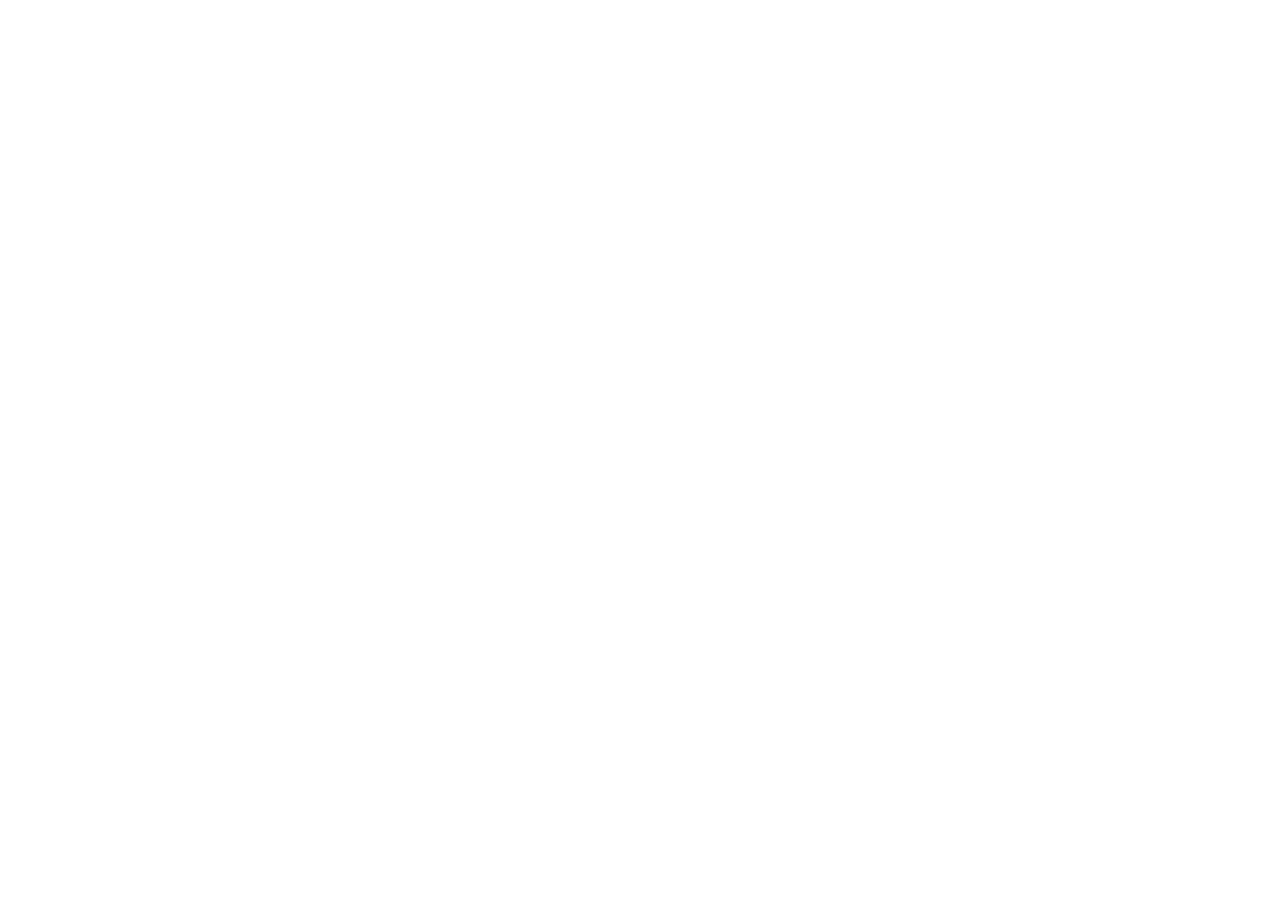
==== index.html @ 02b6b8b2 "首次提交" ====
<!DOCTYPE html>
<html lang="en">
<head>
    <meta charset="UTF-8">
    <meta name="viewport" content="width=device-width, initial-scale=1.0">
    <title>Document</title>
</head>
<body>
    
</body>
</html>
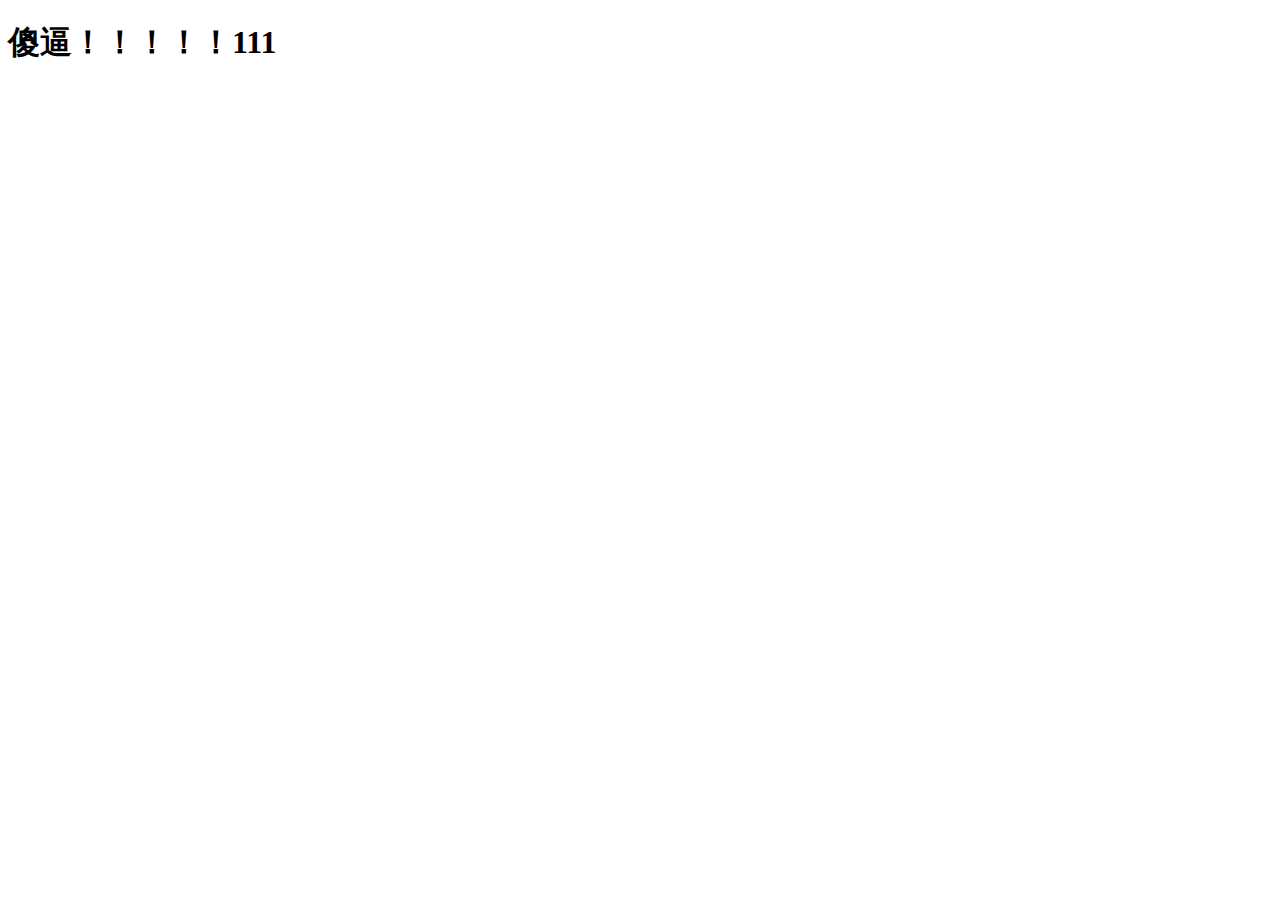
==== commit 690f4b93: "第二次提交" ====
--- a/index.html
+++ b/index.html
@@ -6,6 +6,6 @@
     <title>Document</title>
 </head>
 <body>
-    
+    <h1>傻逼！！！！！111</h1>
 </body>
 </html>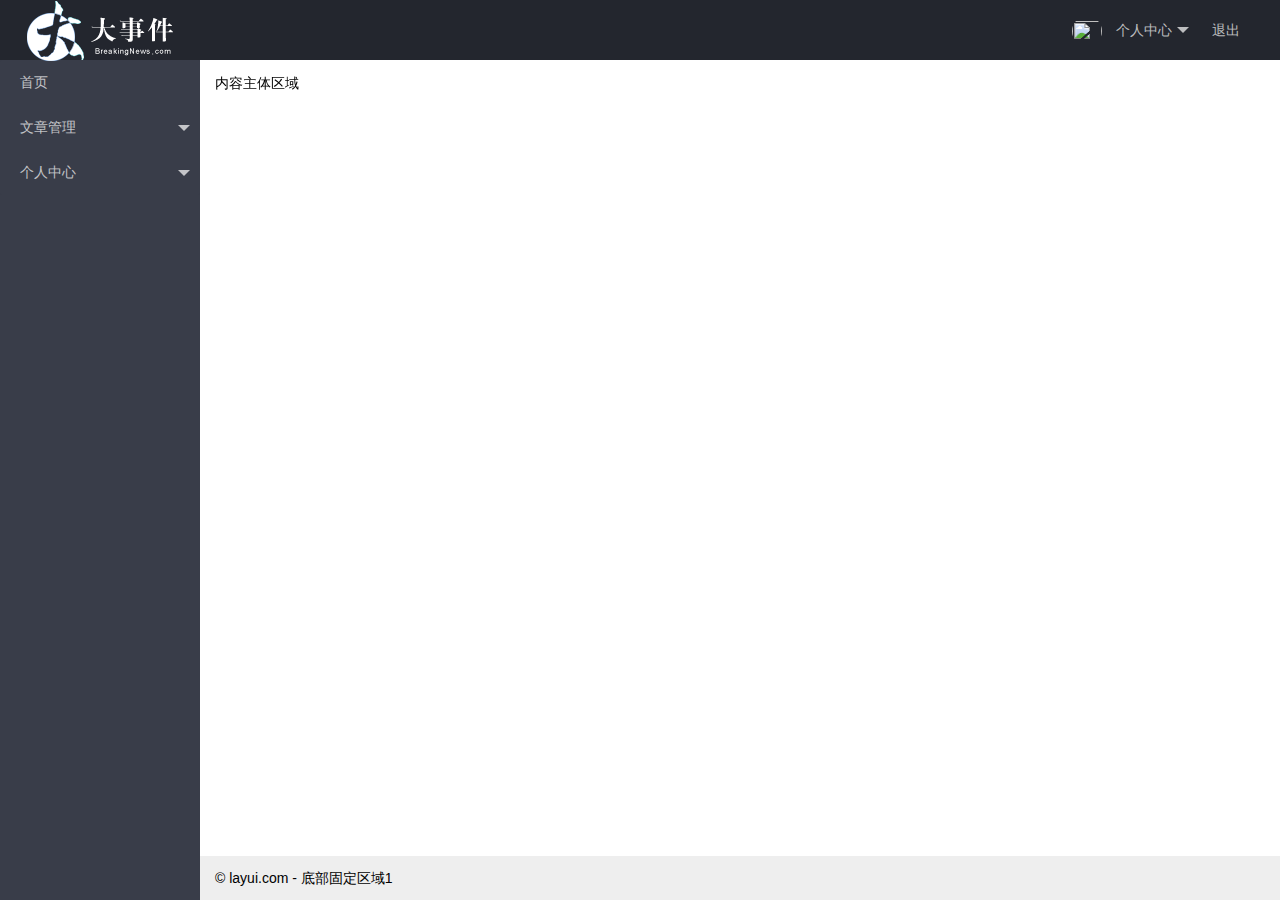
==== commit 5f44ef6b: "x" ====
--- a/index.html
+++ b/index.html
@@ -1,11 +1,86 @@
 <!DOCTYPE html>
 <html lang="en">
-<head>
-    <meta charset="UTF-8">
-    <meta name="viewport" content="width=device-width, initial-scale=1.0">
+  <head>
+    <meta charset="UTF-8" />
+    <meta name="viewport" content="width=device-width, initial-scale=1.0" />
     <title>Document</title>
-</head>
-<body>
-    <h1>傻逼！！！！！111</h1>
-</body>
-</html>+    <link rel="stylesheet" href="/assets/lib/layui/css/layui.css">
+  </head>
+  <body class="layui-layout-body">
+    <div class="layui-layout layui-layout-admin">
+      <div class="layui-header">
+        <div class="layui-logo">
+          <img src="/assets/images/logo.png" alt="" />
+        </div>
+        <!-- 头部区域（可配合layui已有的水平导航） -->
+        <ul class="layui-nav layui-layout-right">
+          <li class="layui-nav-item">
+            <a href="javascript:;">
+              <img src="http://t.cn/RCzsdCq" class="layui-nav-img" />
+              个人中心
+            </a>
+            <dl class="layui-nav-child">
+              <dd><a href="">基本资料</a></dd>
+              <dd><a href="">更换头像</a></dd>
+              <dd><a href="">重置密码</a></dd>
+            </dl>
+          </li>
+          <li class="layui-nav-item"><a href="">退出</a></li>
+        </ul>
+      </div>
+
+      <div class="layui-side layui-bg-black">
+        <div class="layui-side layui-bg-black">
+            <div class="layui-side-scroll">
+              <!-- 左侧导航区域（可配合layui已有的垂直导航） -->
+              <ul class="layui-nav layui-nav-tree">
+                <li class="layui-nav-item">
+                  <a href="/">首页</a>
+                </li>
+                <li class="layui-nav-item">
+                  <a class="" href="javascript:;">文章管理</a>
+                  <dl class="layui-nav-child">
+                    <dd>
+                      <a href="javascript:;">文章类别</a>
+                    </dd>
+                    <dd>
+                      <a href="javascript:;">文章列表</a>
+                    </dd>
+                    <dd>
+                      <a href="javascript:;">发布文章</a>
+                    </dd>
+                  </dl>
+                </li>
+                <li class="layui-nav-item">
+                  <a href="javascript:;">个人中心</a>
+                  <dl class="layui-nav-child">
+                    <dd>
+                      <a href="javascript:;">基本资料</a>
+                    </dd>
+                    <dd>
+                      <a href="javascript:;">更换头像</a>
+                    </dd>
+                    <dd>
+                      <a href="javascript:;">重置密码</a>
+                    </dd>
+                  </dl>
+                </li>
+              </ul>
+            </div>
+    </div>
+      </div>
+
+      <div class="layui-body">
+        <!-- 内容主体区域 -->
+        <div style="padding: 15px">内容主体区域</div>
+      </div>
+
+      <div class="layui-footer">
+        <!-- 底部固定区域 -->
+        © layui.com - 底部固定区域1
+      </div>
+    </div>
+    <!-- 导入 layui 的JS文件 -->
+    <script src="/assets/lib/layui/layui.all.js"></script>
+  </body>
+</html>
--- a/assets/lib/layui/css/layui.css
+++ b/assets/lib/layui/css/layui.css
@@ -0,0 +1,2 @@
+/** layui-v2.5.5 MIT License By https://www.layui.com */
+ .layui-inline,img{display:inline-block;vertical-align:middle}h1,h2,h3,h4,h5,h6{font-weight:400}.layui-edge,.layui-header,.layui-inline,.layui-main{position:relative}.layui-body,.layui-edge,.layui-elip{overflow:hidden}.layui-btn,.layui-edge,.layui-inline,img{vertical-align:middle}.layui-btn,.layui-disabled,.layui-icon,.layui-unselect{-moz-user-select:none;-webkit-user-select:none;-ms-user-select:none}.layui-elip,.layui-form-checkbox span,.layui-form-pane .layui-form-label{text-overflow:ellipsis;white-space:nowrap}.layui-breadcrumb,.layui-tree-btnGroup{visibility:hidden}blockquote,body,button,dd,div,dl,dt,form,h1,h2,h3,h4,h5,h6,input,li,ol,p,pre,td,textarea,th,ul{margin:0;padding:0;-webkit-tap-highlight-color:rgba(0,0,0,0)}a:active,a:hover{outline:0}img{border:none}li{list-style:none}table{border-collapse:collapse;border-spacing:0}h4,h5,h6{font-size:100%}button,input,optgroup,option,select,textarea{font-family:inherit;font-size:inherit;font-style:inherit;font-weight:inherit;outline:0}pre{white-space:pre-wrap;white-space:-moz-pre-wrap;white-space:-pre-wrap;white-space:-o-pre-wrap;word-wrap:break-word}body{line-height:24px;font:14px Helvetica Neue,Helvetica,PingFang SC,Tahoma,Arial,sans-serif}hr{height:1px;margin:10px 0;border:0;clear:both}a{color:#333;text-decoration:none}a:hover{color:#777}a cite{font-style:normal;*cursor:pointer}.layui-border-box,.layui-border-box *{box-sizing:border-box}.layui-box,.layui-box *{box-sizing:content-box}.layui-clear{clear:both;*zoom:1}.layui-clear:after{content:'\20';clear:both;*zoom:1;display:block;height:0}.layui-inline{*display:inline;*zoom:1}.layui-edge{display:inline-block;width:0;height:0;border-width:6px;border-style:dashed;border-color:transparent}.layui-edge-top{top:-4px;border-bottom-color:#999;border-bottom-style:solid}.layui-edge-right{border-left-color:#999;border-left-style:solid}.layui-edge-bottom{top:2px;border-top-color:#999;border-top-style:solid}.layui-edge-left{border-right-color:#999;border-right-style:solid}.layui-disabled,.layui-disabled:hover{color:#d2d2d2!important;cursor:not-allowed!important}.layui-circle{border-radius:100%}.layui-show{display:block!important}.layui-hide{display:none!important}@font-face{font-family:layui-icon;src:url(../font/iconfont.eot?v=250);src:url(../font/iconfont.eot?v=250#iefix) format('embedded-opentype'),url(../font/iconfont.woff2?v=250) format('woff2'),url(../font/iconfont.woff?v=250) format('woff'),url(../font/iconfont.ttf?v=250) format('truetype'),url(../font/iconfont.svg?v=250#layui-icon) format('svg')}.layui-icon{font-family:layui-icon!important;font-size:16px;font-style:normal;-webkit-font-smoothing:antialiased;-moz-osx-font-smoothing:grayscale}.layui-icon-reply-fill:before{content:"\e611"}.layui-icon-set-fill:before{content:"\e614"}.layui-icon-menu-fill:before{content:"\e60f"}.layui-icon-search:before{content:"\e615"}.layui-icon-share:before{content:"\e641"}.layui-icon-set-sm:before{content:"\e620"}.layui-icon-engine:before{content:"\e628"}.layui-icon-close:before{content:"\1006"}.layui-icon-close-fill:before{content:"\1007"}.layui-icon-chart-screen:before{content:"\e629"}.layui-icon-star:before{content:"\e600"}.layui-icon-circle-dot:before{content:"\e617"}.layui-icon-chat:before{content:"\e606"}.layui-icon-release:before{content:"\e609"}.layui-icon-list:before{content:"\e60a"}.layui-icon-chart:before{content:"\e62c"}.layui-icon-ok-circle:before{content:"\1005"}.layui-icon-layim-theme:before{content:"\e61b"}.layui-icon-table:before{content:"\e62d"}.layui-icon-right:before{content:"\e602"}.layui-icon-left:before{content:"\e603"}.layui-icon-cart-simple:before{content:"\e698"}.layui-icon-face-cry:before{content:"\e69c"}.layui-icon-face-smile:before{content:"\e6af"}.layui-icon-survey:before{content:"\e6b2"}.layui-icon-tree:before{content:"\e62e"}.layui-icon-upload-circle:before{content:"\e62f"}.layui-icon-add-circle:before{content:"\e61f"}.layui-icon-download-circle:before{content:"\e601"}.layui-icon-templeate-1:before{content:"\e630"}.layui-icon-util:before{content:"\e631"}.layui-icon-face-surprised:before{content:"\e664"}.layui-icon-edit:before{content:"\e642"}.layui-icon-speaker:before{content:"\e645"}.layui-icon-down:before{content:"\e61a"}.layui-icon-file:before{content:"\e621"}.layui-icon-layouts:before{content:"\e632"}.layui-icon-rate-half:before{content:"\e6c9"}.layui-icon-add-circle-fine:before{content:"\e608"}.layui-icon-prev-circle:before{content:"\e633"}.layui-icon-read:before{content:"\e705"}.layui-icon-404:before{content:"\e61c"}.layui-icon-carousel:before{content:"\e634"}.layui-icon-help:before{content:"\e607"}.layui-icon-code-circle:before{content:"\e635"}.layui-icon-water:before{content:"\e636"}.layui-icon-username:before{content:"\e66f"}.layui-icon-find-fill:before{content:"\e670"}.layui-icon-about:before{content:"\e60b"}.layui-icon-location:before{content:"\e715"}.layui-icon-up:before{content:"\e619"}.layui-icon-pause:before{content:"\e651"}.layui-icon-date:before{content:"\e637"}.layui-icon-layim-uploadfile:before{content:"\e61d"}.layui-icon-delete:before{content:"\e640"}.layui-icon-play:before{content:"\e652"}.layui-icon-top:before{content:"\e604"}.layui-icon-friends:before{content:"\e612"}.layui-icon-refresh-3:before{content:"\e9aa"}.layui-icon-ok:before{content:"\e605"}.layui-icon-layer:before{content:"\e638"}.layui-icon-face-smile-fine:before{content:"\e60c"}.layui-icon-dollar:before{content:"\e659"}.layui-icon-group:before{content:"\e613"}.layui-icon-layim-download:before{content:"\e61e"}.layui-icon-picture-fine:before{content:"\e60d"}.layui-icon-link:before{content:"\e64c"}.layui-icon-diamond:before{content:"\e735"}.layui-icon-log:before{content:"\e60e"}.layui-icon-rate-solid:before{content:"\e67a"}.layui-icon-fonts-del:before{content:"\e64f"}.layui-icon-unlink:before{content:"\e64d"}.layui-icon-fonts-clear:before{content:"\e639"}.layui-icon-triangle-r:before{content:"\e623"}.layui-icon-circle:before{content:"\e63f"}.layui-icon-radio:before{content:"\e643"}.layui-icon-align-center:before{content:"\e647"}.layui-icon-align-right:before{content:"\e648"}.layui-icon-align-left:before{content:"\e649"}.layui-icon-loading-1:before{content:"\e63e"}.layui-icon-return:before{content:"\e65c"}.layui-icon-fonts-strong:before{content:"\e62b"}.layui-icon-upload:before{content:"\e67c"}.layui-icon-dialogue:before{content:"\e63a"}.layui-icon-video:before{content:"\e6ed"}.layui-icon-headset:before{content:"\e6fc"}.layui-icon-cellphone-fine:before{content:"\e63b"}.layui-icon-add-1:before{content:"\e654"}.layui-icon-face-smile-b:before{content:"\e650"}.layui-icon-fonts-html:before{content:"\e64b"}.layui-icon-form:before{content:"\e63c"}.layui-icon-cart:before{content:"\e657"}.layui-icon-camera-fill:before{content:"\e65d"}.layui-icon-tabs:before{content:"\e62a"}.layui-icon-fonts-code:before{content:"\e64e"}.layui-icon-fire:before{content:"\e756"}.layui-icon-set:before{content:"\e716"}.layui-icon-fonts-u:before{content:"\e646"}.layui-icon-triangle-d:before{content:"\e625"}.layui-icon-tips:before{content:"\e702"}.layui-icon-picture:before{content:"\e64a"}.layui-icon-more-vertical:before{content:"\e671"}.layui-icon-flag:before{content:"\e66c"}.layui-icon-loading:before{content:"\e63d"}.layui-icon-fonts-i:before{content:"\e644"}.layui-icon-refresh-1:before{content:"\e666"}.layui-icon-rmb:before{content:"\e65e"}.layui-icon-home:before{content:"\e68e"}.layui-icon-user:before{content:"\e770"}.layui-icon-notice:before{content:"\e667"}.layui-icon-login-weibo:before{content:"\e675"}.layui-icon-voice:before{content:"\e688"}.layui-icon-upload-drag:before{content:"\e681"}.layui-icon-login-qq:before{content:"\e676"}.layui-icon-snowflake:before{content:"\e6b1"}.layui-icon-file-b:before{content:"\e655"}.layui-icon-template:before{content:"\e663"}.layui-icon-auz:before{content:"\e672"}.layui-icon-console:before{content:"\e665"}.layui-icon-app:before{content:"\e653"}.layui-icon-prev:before{content:"\e65a"}.layui-icon-website:before{content:"\e7ae"}.layui-icon-next:before{content:"\e65b"}.layui-icon-component:before{content:"\e857"}.layui-icon-more:before{content:"\e65f"}.layui-icon-login-wechat:before{content:"\e677"}.layui-icon-shrink-right:before{content:"\e668"}.layui-icon-spread-left:before{content:"\e66b"}.layui-icon-camera:before{content:"\e660"}.layui-icon-note:before{content:"\e66e"}.layui-icon-refresh:before{content:"\e669"}.layui-icon-female:before{content:"\e661"}.layui-icon-male:before{content:"\e662"}.layui-icon-password:before{content:"\e673"}.layui-icon-senior:before{content:"\e674"}.layui-icon-theme:before{content:"\e66a"}.layui-icon-tread:before{content:"\e6c5"}.layui-icon-praise:before{content:"\e6c6"}.layui-icon-star-fill:before{content:"\e658"}.layui-icon-rate:before{content:"\e67b"}.layui-icon-template-1:before{content:"\e656"}.layui-icon-vercode:before{content:"\e679"}.layui-icon-cellphone:before{content:"\e678"}.layui-icon-screen-full:before{content:"\e622"}.layui-icon-screen-restore:before{content:"\e758"}.layui-icon-cols:before{content:"\e610"}.layui-icon-export:before{content:"\e67d"}.layui-icon-print:before{content:"\e66d"}.layui-icon-slider:before{content:"\e714"}.layui-icon-addition:before{content:"\e624"}.layui-icon-subtraction:before{content:"\e67e"}.layui-icon-service:before{content:"\e626"}.layui-icon-transfer:before{content:"\e691"}.layui-main{width:1140px;margin:0 auto}.layui-header{z-index:1000;height:60px}.layui-header a:hover{transition:all .5s;-webkit-transition:all .5s}.layui-side{position:fixed;left:0;top:0;bottom:0;z-index:999;width:200px;overflow-x:hidden}.layui-side-scroll{position:relative;width:220px;height:100%;overflow-x:hidden}.layui-body{position:absolute;left:200px;right:0;top:0;bottom:0;z-index:998;width:auto;overflow-y:auto;box-sizing:border-box}.layui-layout-body{overflow:hidden}.layui-layout-admin .layui-header{background-color:#23262E}.layui-layout-admin .layui-side{top:60px;width:200px;overflow-x:hidden}.layui-layout-admin .layui-body{position:fixed;top:60px;bottom:44px}.layui-layout-admin .layui-main{width:auto;margin:0 15px}.layui-layout-admin .layui-footer{position:fixed;left:200px;right:0;bottom:0;height:44px;line-height:44px;padding:0 15px;background-color:#eee}.layui-layout-admin .layui-logo{position:absolute;left:0;top:0;width:200px;height:100%;line-height:60px;text-align:center;color:#009688;font-size:16px}.layui-layout-admin .layui-header .layui-nav{background:0 0}.layui-layout-left{position:absolute!important;left:200px;top:0}.layui-layout-right{position:absolute!important;right:0;top:0}.layui-container{position:relative;margin:0 auto;padding:0 15px;box-sizing:border-box}.layui-fluid{position:relative;margin:0 auto;padding:0 15px}.layui-row:after,.layui-row:before{content:'';display:block;clear:both}.layui-col-lg1,.layui-col-lg10,.layui-col-lg11,.layui-col-lg12,.layui-col-lg2,.layui-col-lg3,.layui-col-lg4,.layui-col-lg5,.layui-col-lg6,.layui-col-lg7,.layui-col-lg8,.layui-col-lg9,.layui-col-md1,.layui-col-md10,.layui-col-md11,.layui-col-md12,.layui-col-md2,.layui-col-md3,.layui-col-md4,.layui-col-md5,.layui-col-md6,.layui-col-md7,.layui-col-md8,.layui-col-md9,.layui-col-sm1,.layui-col-sm10,.layui-col-sm11,.layui-col-sm12,.layui-col-sm2,.layui-col-sm3,.layui-col-sm4,.layui-col-sm5,.layui-col-sm6,.layui-col-sm7,.layui-col-sm8,.layui-col-sm9,.layui-col-xs1,.layui-col-xs10,.layui-col-xs11,.layui-col-xs12,.layui-col-xs2,.layui-col-xs3,.layui-col-xs4,.layui-col-xs5,.layui-col-xs6,.layui-col-xs7,.layui-col-xs8,.layui-col-xs9{position:relative;display:block;box-sizing:border-box}.layui-col-xs1,.layui-col-xs10,.layui-col-xs11,.layui-col-xs12,.layui-col-xs2,.layui-col-xs3,.layui-col-xs4,.layui-col-xs5,.layui-col-xs6,.layui-col-xs7,.layui-col-xs8,.layui-col-xs9{float:left}.layui-col-xs1{width:8.33333333%}.layui-col-xs2{width:16.66666667%}.layui-col-xs3{width:25%}.layui-col-xs4{width:33.33333333%}.layui-col-xs5{width:41.66666667%}.layui-col-xs6{width:50%}.layui-col-xs7{width:58.33333333%}.layui-col-xs8{width:66.66666667%}.layui-col-xs9{width:75%}.layui-col-xs10{width:83.33333333%}.layui-col-xs11{width:91.66666667%}.layui-col-xs12{width:100%}.layui-col-xs-offset1{margin-left:8.33333333%}.layui-col-xs-offset2{margin-left:16.66666667%}.layui-col-xs-offset3{margin-left:25%}.layui-col-xs-offset4{margin-left:33.33333333%}.layui-col-xs-offset5{margin-left:41.66666667%}.layui-col-xs-offset6{margin-left:50%}.layui-col-xs-offset7{margin-left:58.33333333%}.layui-col-xs-offset8{margin-left:66.66666667%}.layui-col-xs-offset9{margin-left:75%}.layui-col-xs-offset10{margin-left:83.33333333%}.layui-col-xs-offset11{margin-left:91.66666667%}.layui-col-xs-offset12{margin-left:100%}@media screen and (max-width:768px){.layui-hide-xs{display:none!important}.layui-show-xs-block{display:block!important}.layui-show-xs-inline{display:inline!important}.layui-show-xs-inline-block{display:inline-block!important}}@media screen and (min-width:768px){.layui-container{width:750px}.layui-hide-sm{display:none!important}.layui-show-sm-block{display:block!important}.layui-show-sm-inline{display:inline!important}.layui-show-sm-inline-block{display:inline-block!important}.layui-col-sm1,.layui-col-sm10,.layui-col-sm11,.layui-col-sm12,.layui-col-sm2,.layui-col-sm3,.layui-col-sm4,.layui-col-sm5,.layui-col-sm6,.layui-col-sm7,.layui-col-sm8,.layui-col-sm9{float:left}.layui-col-sm1{width:8.33333333%}.layui-col-sm2{width:16.66666667%}.layui-col-sm3{width:25%}.layui-col-sm4{width:33.33333333%}.layui-col-sm5{width:41.66666667%}.layui-col-sm6{width:50%}.layui-col-sm7{width:58.33333333%}.layui-col-sm8{width:66.66666667%}.layui-col-sm9{width:75%}.layui-col-sm10{width:83.33333333%}.layui-col-sm11{width:91.66666667%}.layui-col-sm12{width:100%}.layui-col-sm-offset1{margin-left:8.33333333%}.layui-col-sm-offset2{margin-left:16.66666667%}.layui-col-sm-offset3{margin-left:25%}.layui-col-sm-offset4{margin-left:33.33333333%}.layui-col-sm-offset5{margin-left:41.66666667%}.layui-col-sm-offset6{margin-left:50%}.layui-col-sm-offset7{margin-left:58.33333333%}.layui-col-sm-offset8{margin-left:66.66666667%}.layui-col-sm-offset9{margin-left:75%}.layui-col-sm-offset10{margin-left:83.33333333%}.layui-col-sm-offset11{margin-left:91.66666667%}.layui-col-sm-offset12{margin-left:100%}}@media screen and (min-width:992px){.layui-container{width:970px}.layui-hide-md{display:none!important}.layui-show-md-block{display:block!important}.layui-show-md-inline{display:inline!important}.layui-show-md-inline-block{display:inline-block!important}.layui-col-md1,.layui-col-md10,.layui-col-md11,.layui-col-md12,.layui-col-md2,.layui-col-md3,.layui-col-md4,.layui-col-md5,.layui-col-md6,.layui-col-md7,.layui-col-md8,.layui-col-md9{float:left}.layui-col-md1{width:8.33333333%}.layui-col-md2{width:16.66666667%}.layui-col-md3{width:25%}.layui-col-md4{width:33.33333333%}.layui-col-md5{width:41.66666667%}.layui-col-md6{width:50%}.layui-col-md7{width:58.33333333%}.layui-col-md8{width:66.66666667%}.layui-col-md9{width:75%}.layui-col-md10{width:83.33333333%}.layui-col-md11{width:91.66666667%}.layui-col-md12{width:100%}.layui-col-md-offset1{margin-left:8.33333333%}.layui-col-md-offset2{margin-left:16.66666667%}.layui-col-md-offset3{margin-left:25%}.layui-col-md-offset4{margin-left:33.33333333%}.layui-col-md-offset5{margin-left:41.66666667%}.layui-col-md-offset6{margin-left:50%}.layui-col-md-offset7{margin-left:58.33333333%}.layui-col-md-offset8{margin-left:66.66666667%}.layui-col-md-offset9{margin-left:75%}.layui-col-md-offset10{margin-left:83.33333333%}.layui-col-md-offset11{margin-left:91.66666667%}.layui-col-md-offset12{margin-left:100%}}@media screen and (min-width:1200px){.layui-container{width:1170px}.layui-hide-lg{display:none!important}.layui-show-lg-block{display:block!important}.layui-show-lg-inline{display:inline!important}.layui-show-lg-inline-block{display:inline-block!important}.layui-col-lg1,.layui-col-lg10,.layui-col-lg11,.layui-col-lg12,.layui-col-lg2,.layui-col-lg3,.layui-col-lg4,.layui-col-lg5,.layui-col-lg6,.layui-col-lg7,.layui-col-lg8,.layui-col-lg9{float:left}.layui-col-lg1{width:8.33333333%}.layui-col-lg2{width:16.66666667%}.layui-col-lg3{width:25%}.layui-col-lg4{width:33.33333333%}.layui-col-lg5{width:41.66666667%}.layui-col-lg6{width:50%}.layui-col-lg7{width:58.33333333%}.layui-col-lg8{width:66.66666667%}.layui-col-lg9{width:75%}.layui-col-lg10{width:83.33333333%}.layui-col-lg11{width:91.66666667%}.layui-col-lg12{width:100%}.layui-col-lg-offset1{margin-left:8.33333333%}.layui-col-lg-offset2{margin-left:16.66666667%}.layui-col-lg-offset3{margin-left:25%}.layui-col-lg-offset4{margin-left:33.33333333%}.layui-col-lg-offset5{margin-left:41.66666667%}.layui-col-lg-offset6{margin-left:50%}.layui-col-lg-offset7{margin-left:58.33333333%}.layui-col-lg-offset8{margin-left:66.66666667%}.layui-col-lg-offset9{margin-left:75%}.layui-col-lg-offset10{margin-left:83.33333333%}.layui-col-lg-offset11{margin-left:91.66666667%}.layui-col-lg-offset12{margin-left:100%}}.layui-col-space1{margin:-.5px}.layui-col-space1>*{padding:.5px}.layui-col-space3{margin:-1.5px}.layui-col-space3>*{padding:1.5px}.layui-col-space5{margin:-2.5px}.layui-col-space5>*{padding:2.5px}.layui-col-space8{margin:-3.5px}.layui-col-space8>*{padding:3.5px}.layui-col-space10{margin:-5px}.layui-col-space10>*{padding:5px}.layui-col-space12{margin:-6px}.layui-col-space12>*{padding:6px}.layui-col-space15{margin:-7.5px}.layui-col-space15>*{padding:7.5px}.layui-col-space18{margin:-9px}.layui-col-space18>*{padding:9px}.layui-col-space20{margin:-10px}.layui-col-space20>*{padding:10px}.layui-col-space22{margin:-11px}.layui-col-space22>*{padding:11px}.layui-col-space25{margin:-12.5px}.layui-col-space25>*{padding:12.5px}.layui-col-space30{margin:-15px}.layui-col-space30>*{padding:15px}.layui-btn,.layui-input,.layui-select,.layui-textarea,.layui-upload-button{outline:0;-webkit-appearance:none;transition:all .3s;-webkit-transition:all .3s;box-sizing:border-box}.layui-elem-quote{margin-bottom:10px;padding:15px;line-height:22px;border-left:5px solid #009688;border-radius:0 2px 2px 0;background-color:#f2f2f2}.layui-quote-nm{border-style:solid;border-width:1px 1px 1px 5px;background:0 0}.layui-elem-field{margin-bottom:10px;padding:0;border-width:1px;border-style:solid}.layui-elem-field legend{margin-left:20px;padding:0 10px;font-size:20px;font-weight:300}.layui-field-title{margin:10px 0 20px;border-width:1px 0 0}.layui-field-box{padding:10px 15px}.layui-field-title .layui-field-box{padding:10px 0}.layui-progress{position:relative;height:6px;border-radius:20px;background-color:#e2e2e2}.layui-progress-bar{position:absolute;left:0;top:0;width:0;max-width:100%;height:6px;border-radius:20px;text-align:right;background-color:#5FB878;transition:all .3s;-webkit-transition:all .3s}.layui-progress-big,.layui-progress-big .layui-progress-bar{height:18px;line-height:18px}.layui-progress-text{position:relative;top:-20px;line-height:18px;font-size:12px;color:#666}.layui-progress-big .layui-progress-text{position:static;padding:0 10px;color:#fff}.layui-collapse{border-width:1px;border-style:solid;border-radius:2px}.layui-colla-content,.layui-colla-item{border-top-width:1px;border-top-style:solid}.layui-colla-item:first-child{border-top:none}.layui-colla-title{position:relative;height:42px;line-height:42px;padding:0 15px 0 35px;color:#333;background-color:#f2f2f2;cursor:pointer;font-size:14px;overflow:hidden}.layui-colla-content{display:none;padding:10px 15px;line-height:22px;color:#666}.layui-colla-icon{position:absolute;left:15px;top:0;font-size:14px}.layui-card{margin-bottom:15px;border-radius:2px;background-color:#fff;box-shadow:0 1px 2px 0 rgba(0,0,0,.05)}.layui-card:last-child{margin-bottom:0}.layui-card-header{position:relative;height:42px;line-height:42px;padding:0 15px;border-bottom:1px solid #f6f6f6;color:#333;border-radius:2px 2px 0 0;font-size:14px}.layui-bg-black,.layui-bg-blue,.layui-bg-cyan,.layui-bg-green,.layui-bg-orange,.layui-bg-red{color:#fff!important}.layui-card-body{position:relative;padding:10px 15px;line-height:24px}.layui-card-body[pad15]{padding:15px}.layui-card-body[pad20]{padding:20px}.layui-card-body .layui-table{margin:5px 0}.layui-card .layui-tab{margin:0}.layui-panel-window{position:relative;padding:15px;border-radius:0;border-top:5px solid #E6E6E6;background-color:#fff}.layui-auxiliar-moving{position:fixed;left:0;right:0;top:0;bottom:0;width:100%;height:100%;background:0 0;z-index:9999999999}.layui-form-label,.layui-form-mid,.layui-form-select,.layui-input-block,.layui-input-inline,.layui-textarea{position:relative}.layui-bg-red{background-color:#FF5722!important}.layui-bg-orange{background-color:#FFB800!important}.layui-bg-green{background-color:#009688!important}.layui-bg-cyan{background-color:#2F4056!important}.layui-bg-blue{background-color:#1E9FFF!important}.layui-bg-black{background-color:#393D49!important}.layui-bg-gray{background-color:#eee!important;color:#666!important}.layui-badge-rim,.layui-colla-content,.layui-colla-item,.layui-collapse,.layui-elem-field,.layui-form-pane .layui-form-item[pane],.layui-form-pane .layui-form-label,.layui-input,.layui-layedit,.layui-layedit-tool,.layui-quote-nm,.layui-select,.layui-tab-bar,.layui-tab-card,.layui-tab-title,.layui-tab-title .layui-this:after,.layui-textarea{border-color:#e6e6e6}.layui-timeline-item:before,hr{background-color:#e6e6e6}.layui-text{line-height:22px;font-size:14px;color:#666}.layui-text h1,.layui-text h2,.layui-text h3{font-weight:500;color:#333}.layui-text h1{font-size:30px}.layui-text h2{font-size:24px}.layui-text h3{font-size:18px}.layui-text a:not(.layui-btn){color:#01AAED}.layui-text a:not(.layui-btn):hover{text-decoration:underline}.layui-text ul{padding:5px 0 5px 15px}.layui-text ul li{margin-top:5px;list-style-type:disc}.layui-text em,.layui-word-aux{color:#999!important;padding:0 5px!important}.layui-btn{display:inline-block;height:38px;line-height:38px;padding:0 18px;background-color:#009688;color:#fff;white-space:nowrap;text-align:center;font-size:14px;border:none;border-radius:2px;cursor:pointer}.layui-btn:hover{opacity:.8;filter:alpha(opacity=80);color:#fff}.layui-btn:active{opacity:1;filter:alpha(opacity=100)}.layui-btn+.layui-btn{margin-left:10px}.layui-btn-container{font-size:0}.layui-btn-container .layui-btn{margin-right:10px;margin-bottom:10px}.layui-btn-container .layui-btn+.layui-btn{margin-left:0}.layui-table .layui-btn-container .layui-btn{margin-bottom:9px}.layui-btn-radius{border-radius:100px}.layui-btn .layui-icon{margin-right:3px;font-size:18px;vertical-align:bottom;vertical-align:middle\9}.layui-btn-primary{border:1px solid #C9C9C9;background-color:#fff;color:#555}.layui-btn-primary:hover{border-color:#009688;color:#333}.layui-btn-normal{background-color:#1E9FFF}.layui-btn-warm{background-color:#FFB800}.layui-btn-danger{background-color:#FF5722}.layui-btn-checked{background-color:#5FB878}.layui-btn-disabled,.layui-btn-disabled:active,.layui-btn-disabled:hover{border:1px solid #e6e6e6;background-color:#FBFBFB;color:#C9C9C9;cursor:not-allowed;opacity:1}.layui-btn-lg{height:44px;line-height:44px;padding:0 25px;font-size:16px}.layui-btn-sm{height:30px;line-height:30px;padding:0 10px;font-size:12px}.layui-btn-sm i{font-size:16px!important}.layui-btn-xs{height:22px;line-height:22px;padding:0 5px;font-size:12px}.layui-btn-xs i{font-size:14px!important}.layui-btn-group{display:inline-block;vertical-align:middle;font-size:0}.layui-btn-group .layui-btn{margin-left:0!important;margin-right:0!important;border-left:1px solid rgba(255,255,255,.5);border-radius:0}.layui-btn-group .layui-btn-primary{border-left:none}.layui-btn-group .layui-btn-primary:hover{border-color:#C9C9C9;color:#009688}.layui-btn-group .layui-btn:first-child{border-left:none;border-radius:2px 0 0 2px}.layui-btn-group .layui-btn-primary:first-child{border-left:1px solid #c9c9c9}.layui-btn-group .layui-btn:last-child{border-radius:0 2px 2px 0}.layui-btn-group .layui-btn+.layui-btn{margin-left:0}.layui-btn-group+.layui-btn-group{margin-left:10px}.layui-btn-fluid{width:100%}.layui-input,.layui-select,.layui-textarea{height:38px;line-height:1.3;line-height:38px\9;border-width:1px;border-style:solid;background-color:#fff;border-radius:2px}.layui-input::-webkit-input-placeholder,.layui-select::-webkit-input-placeholder,.layui-textarea::-webkit-input-placeholder{line-height:1.3}.layui-input,.layui-textarea{display:block;width:100%;padding-left:10px}.layui-input:hover,.layui-textarea:hover{border-color:#D2D2D2!important}.layui-input:focus,.layui-textarea:focus{border-color:#C9C9C9!important}.layui-textarea{min-height:100px;height:auto;line-height:20px;padding:6px 10px;resize:vertical}.layui-select{padding:0 10px}.layui-form input[type=checkbox],.layui-form input[type=radio],.layui-form select{display:none}.layui-form [lay-ignore]{display:initial}.layui-form-item{margin-bottom:15px;clear:both;*zoom:1}.layui-form-item:after{content:'\20';clear:both;*zoom:1;display:block;height:0}.layui-form-label{float:left;display:block;padding:9px 15px;width:80px;font-weight:400;line-height:20px;text-align:right}.layui-form-label-col{display:block;float:none;padding:9px 0;line-height:20px;text-align:left}.layui-form-item .layui-inline{margin-bottom:5px;margin-right:10px}.layui-input-block{margin-left:110px;min-height:36px}.layui-input-inline{display:inline-block;vertical-align:middle}.layui-form-item .layui-input-inline{float:left;width:190px;margin-right:10px}.layui-form-text .layui-input-inline{width:auto}.layui-form-mid{float:left;display:block;padding:9px 0!important;line-height:20px;margin-right:10px}.layui-form-danger+.layui-form-select .layui-input,.layui-form-danger:focus{border-color:#FF5722!important}.layui-form-select .layui-input{padding-right:30px;cursor:pointer}.layui-form-select .layui-edge{position:absolute;right:10px;top:50%;margin-top:-3px;cursor:pointer;border-width:6px;border-top-color:#c2c2c2;border-top-style:solid;transition:all .3s;-webkit-transition:all .3s}.layui-form-select dl{display:none;position:absolute;left:0;top:42px;padding:5px 0;z-index:899;min-width:100%;border:1px solid #d2d2d2;max-height:300px;overflow-y:auto;background-color:#fff;border-radius:2px;box-shadow:0 2px 4px rgba(0,0,0,.12);box-sizing:border-box}.layui-form-select dl dd,.layui-form-select dl dt{padding:0 10px;line-height:36px;white-space:nowrap;overflow:hidden;text-overflow:ellipsis}.layui-form-select dl dt{font-size:12px;color:#999}.layui-form-select dl dd{cursor:pointer}.layui-form-select dl dd:hover{background-color:#f2f2f2;-webkit-transition:.5s all;transition:.5s all}.layui-form-select .layui-select-group dd{padding-left:20px}.layui-form-select dl dd.layui-select-tips{padding-left:10px!important;color:#999}.layui-form-select dl dd.layui-this{background-color:#5FB878;color:#fff}.layui-form-checkbox,.layui-form-select dl dd.layui-disabled{background-color:#fff}.layui-form-selected dl{display:block}.layui-form-checkbox,.layui-form-checkbox *,.layui-form-switch{display:inline-block;vertical-align:middle}.layui-form-selected .layui-edge{margin-top:-9px;-webkit-transform:rotate(180deg);transform:rotate(180deg);margin-top:-3px\9}:root .layui-form-selected .layui-edge{margin-top:-9px\0/IE9}.layui-form-selectup dl{top:auto;bottom:42px}.layui-select-none{margin:5px 0;text-align:center;color:#999}.layui-select-disabled .layui-disabled{border-color:#eee!important}.layui-select-disabled .layui-edge{border-top-color:#d2d2d2}.layui-form-checkbox{position:relative;height:30px;line-height:30px;margin-right:10px;padding-right:30px;cursor:pointer;font-size:0;-webkit-transition:.1s linear;transition:.1s linear;box-sizing:border-box}.layui-form-checkbox span{padding:0 10px;height:100%;font-size:14px;border-radius:2px 0 0 2px;background-color:#d2d2d2;color:#fff;overflow:hidden}.layui-form-checkbox:hover span{background-color:#c2c2c2}.layui-form-checkbox i{position:absolute;right:0;top:0;width:30px;height:28px;border:1px solid #d2d2d2;border-left:none;border-radius:0 2px 2px 0;color:#fff;font-size:20px;text-align:center}.layui-form-checkbox:hover i{border-color:#c2c2c2;color:#c2c2c2}.layui-form-checked,.layui-form-checked:hover{border-color:#5FB878}.layui-form-checked span,.layui-form-checked:hover span{background-color:#5FB878}.layui-form-checked i,.layui-form-checked:hover i{color:#5FB878}.layui-form-item .layui-form-checkbox{margin-top:4px}.layui-form-checkbox[lay-skin=primary]{height:auto!important;line-height:normal!important;min-width:18px;min-height:18px;border:none!important;margin-right:0;padding-left:28px;padding-right:0;background:0 0}.layui-form-checkbox[lay-skin=primary] span{padding-left:0;padding-right:15px;line-height:18px;background:0 0;color:#666}.layui-form-checkbox[lay-skin=primary] i{right:auto;left:0;width:16px;height:16px;line-height:16px;border:1px solid #d2d2d2;font-size:12px;border-radius:2px;background-color:#fff;-webkit-transition:.1s linear;transition:.1s linear}.layui-form-checkbox[lay-skin=primary]:hover i{border-color:#5FB878;color:#fff}.layui-form-checked[lay-skin=primary] i{border-color:#5FB878!important;background-color:#5FB878;color:#fff}.layui-checkbox-disbaled[lay-skin=primary] span{background:0 0!important;color:#c2c2c2}.layui-checkbox-disbaled[lay-skin=primary]:hover i{border-color:#d2d2d2}.layui-form-item .layui-form-checkbox[lay-skin=primary]{margin-top:10px}.layui-form-switch{position:relative;height:22px;line-height:22px;min-width:35px;padding:0 5px;margin-top:8px;border:1px solid #d2d2d2;border-radius:20px;cursor:pointer;background-color:#fff;-webkit-transition:.1s linear;transition:.1s linear}.layui-form-switch i{position:absolute;left:5px;top:3px;width:16px;height:16px;border-radius:20px;background-color:#d2d2d2;-webkit-transition:.1s linear;transition:.1s linear}.layui-form-switch em{position:relative;top:0;width:25px;margin-left:21px;padding:0!important;text-align:center!important;color:#999!important;font-style:normal!important;font-size:12px}.layui-form-onswitch{border-color:#5FB878;background-color:#5FB878}.layui-checkbox-disbaled,.layui-checkbox-disbaled i{border-color:#e2e2e2!important}.layui-form-onswitch i{left:100%;margin-left:-21px;background-color:#fff}.layui-form-onswitch em{margin-left:5px;margin-right:21px;color:#fff!important}.layui-checkbox-disbaled span{background-color:#e2e2e2!important}.layui-checkbox-disbaled:hover i{color:#fff!important}[lay-radio]{display:none}.layui-form-radio,.layui-form-radio *{display:inline-block;vertical-align:middle}.layui-form-radio{line-height:28px;margin:6px 10px 0 0;padding-right:10px;cursor:pointer;font-size:0}.layui-form-radio *{font-size:14px}.layui-form-radio>i{margin-right:8px;font-size:22px;color:#c2c2c2}.layui-form-radio>i:hover,.layui-form-radioed>i{color:#5FB878}.layui-radio-disbaled>i{color:#e2e2e2!important}.layui-form-pane .layui-form-label{width:110px;padding:8px 15px;height:38px;line-height:20px;border-width:1px;border-style:solid;border-radius:2px 0 0 2px;text-align:center;background-color:#FBFBFB;overflow:hidden;box-sizing:border-box}.layui-form-pane .layui-input-inline{margin-left:-1px}.layui-form-pane .layui-input-block{margin-left:110px;left:-1px}.layui-form-pane .layui-input{border-radius:0 2px 2px 0}.layui-form-pane .layui-form-text .layui-form-label{float:none;width:100%;border-radius:2px;box-sizing:border-box;text-align:left}.layui-form-pane .layui-form-text .layui-input-inline{display:block;margin:0;top:-1px;clear:both}.layui-form-pane .layui-form-text .layui-input-block{margin:0;left:0;top:-1px}.layui-form-pane .layui-form-text .layui-textarea{min-height:100px;border-radius:0 0 2px 2px}.layui-form-pane .layui-form-checkbox{margin:4px 0 4px 10px}.layui-form-pane .layui-form-radio,.layui-form-pane .layui-form-switch{margin-top:6px;margin-left:10px}.layui-form-pane .layui-form-item[pane]{position:relative;border-width:1px;border-style:solid}.layui-form-pane .layui-form-item[pane] .layui-form-label{position:absolute;left:0;top:0;height:100%;border-width:0 1px 0 0}.layui-form-pane .layui-form-item[pane] .layui-input-inline{margin-left:110px}@media screen and (max-width:450px){.layui-form-item .layui-form-label{text-overflow:ellipsis;overflow:hidden;white-space:nowrap}.layui-form-item .layui-inline{display:block;margin-right:0;margin-bottom:20px;clear:both}.layui-form-item .layui-inline:after{content:'\20';clear:both;display:block;height:0}.layui-form-item .layui-input-inline{display:block;float:none;left:-3px;width:auto;margin:0 0 10px 112px}.layui-form-item .layui-input-inline+.layui-form-mid{margin-left:110px;top:-5px;padding:0}.layui-form-item .layui-form-checkbox{margin-right:5px;margin-bottom:5px}}.layui-layedit{border-width:1px;border-style:solid;border-radius:2px}.layui-layedit-tool{padding:3px 5px;border-bottom-width:1px;border-bottom-style:solid;font-size:0}.layedit-tool-fixed{position:fixed;top:0;border-top:1px solid #e2e2e2}.layui-layedit-tool .layedit-tool-mid,.layui-layedit-tool .layui-icon{display:inline-block;vertical-align:middle;text-align:center;font-size:14px}.layui-layedit-tool .layui-icon{position:relative;width:32px;height:30px;line-height:30px;margin:3px 5px;color:#777;cursor:pointer;border-radius:2px}.layui-layedit-tool .layui-icon:hover{color:#393D49}.layui-layedit-tool .layui-icon:active{color:#000}.layui-layedit-tool .layedit-tool-active{background-color:#e2e2e2;color:#000}.layui-layedit-tool .layui-disabled,.layui-layedit-tool .layui-disabled:hover{color:#d2d2d2;cursor:not-allowed}.layui-layedit-tool .layedit-tool-mid{width:1px;height:18px;margin:0 10px;background-color:#d2d2d2}.layedit-tool-html{width:50px!important;font-size:30px!important}.layedit-tool-b,.layedit-tool-code,.layedit-tool-help{font-size:16px!important}.layedit-tool-d,.layedit-tool-face,.layedit-tool-image,.layedit-tool-unlink{font-size:18px!important}.layedit-tool-image input{position:absolute;font-size:0;left:0;top:0;width:100%;height:100%;opacity:.01;filter:Alpha(opacity=1);cursor:pointer}.layui-layedit-iframe iframe{display:block;width:100%}#LAY_layedit_code{overflow:hidden}.layui-laypage{display:inline-block;*display:inline;*zoom:1;vertical-align:middle;margin:10px 0;font-size:0}.layui-laypage>a:first-child,.layui-laypage>a:first-child em{border-radius:2px 0 0 2px}.layui-laypage>a:last-child,.layui-laypage>a:last-child em{border-radius:0 2px 2px 0}.layui-laypage>:first-child{margin-left:0!important}.layui-laypage>:last-child{margin-right:0!important}.layui-laypage a,.layui-laypage button,.layui-laypage input,.layui-laypage select,.layui-laypage span{border:1px solid #e2e2e2}.layui-laypage a,.layui-laypage span{display:inline-block;*display:inline;*zoom:1;vertical-align:middle;padding:0 15px;height:28px;line-height:28px;margin:0 -1px 5px 0;background-color:#fff;color:#333;font-size:12px}.layui-flow-more a *,.layui-laypage input,.layui-table-view select[lay-ignore]{display:inline-block}.layui-laypage a:hover{color:#009688}.layui-laypage em{font-style:normal}.layui-laypage .layui-laypage-spr{color:#999;font-weight:700}.layui-laypage a{text-decoration:none}.layui-laypage .layui-laypage-curr{position:relative}.layui-laypage .layui-laypage-curr em{position:relative;color:#fff}.layui-laypage .layui-laypage-curr .layui-laypage-em{position:absolute;left:-1px;top:-1px;padding:1px;width:100%;height:100%;background-color:#009688}.layui-laypage-em{border-radius:2px}.layui-laypage-next em,.layui-laypage-prev em{font-family:Sim sun;font-size:16px}.layui-laypage .layui-laypage-count,.layui-laypage .layui-laypage-limits,.layui-laypage .layui-laypage-refresh,.layui-laypage .layui-laypage-skip{margin-left:10px;margin-right:10px;padding:0;border:none}.layui-laypage .layui-laypage-limits,.layui-laypage .layui-laypage-refresh{vertical-align:top}.layui-laypage .layui-laypage-refresh i{font-size:18px;cursor:pointer}.layui-laypage select{height:22px;padding:3px;border-radius:2px;cursor:pointer}.layui-laypage .layui-laypage-skip{height:30px;line-height:30px;color:#999}.layui-laypage button,.layui-laypage input{height:30px;line-height:30px;border-radius:2px;vertical-align:top;background-color:#fff;box-sizing:border-box}.layui-laypage input{width:40px;margin:0 10px;padding:0 3px;text-align:center}.layui-laypage input:focus,.layui-laypage select:focus{border-color:#009688!important}.layui-laypage button{margin-left:10px;padding:0 10px;cursor:pointer}.layui-table,.layui-table-view{margin:10px 0}.layui-flow-more{margin:10px 0;text-align:center;color:#999;font-size:14px}.layui-flow-more a{height:32px;line-height:32px}.layui-flow-more a *{vertical-align:top}.layui-flow-more a cite{padding:0 20px;border-radius:3px;background-color:#eee;color:#333;font-style:normal}.layui-flow-more a cite:hover{opacity:.8}.layui-flow-more a i{font-size:30px;color:#737383}.layui-table{width:100%;background-color:#fff;color:#666}.layui-table tr{transition:all .3s;-webkit-transition:all .3s}.layui-table th{text-align:left;font-weight:400}.layui-table tbody tr:hover,.layui-table thead tr,.layui-table-click,.layui-table-header,.layui-table-hover,.layui-table-mend,.layui-table-patch,.layui-table-tool,.layui-table-total,.layui-table-total tr,.layui-table[lay-even] tr:nth-child(even){background-color:#f2f2f2}.layui-table td,.layui-table th,.layui-table-col-set,.layui-table-fixed-r,.layui-table-grid-down,.layui-table-header,.layui-table-page,.layui-table-tips-main,.layui-table-tool,.layui-table-total,.layui-table-view,.layui-table[lay-skin=line],.layui-table[lay-skin=row]{border-width:1px;border-style:solid;border-color:#e6e6e6}.layui-table td,.layui-table th{position:relative;padding:9px 15px;min-height:20px;line-height:20px;font-size:14px}.layui-table[lay-skin=line] td,.layui-table[lay-skin=line] th{border-width:0 0 1px}.layui-table[lay-skin=row] td,.layui-table[lay-skin=row] th{border-width:0 1px 0 0}.layui-table[lay-skin=nob] td,.layui-table[lay-skin=nob] th{border:none}.layui-table img{max-width:100px}.layui-table[lay-size=lg] td,.layui-table[lay-size=lg] th{padding:15px 30px}.layui-table-view .layui-table[lay-size=lg] .layui-table-cell{height:40px;line-height:40px}.layui-table[lay-size=sm] td,.layui-table[lay-size=sm] th{font-size:12px;padding:5px 10px}.layui-table-view .layui-table[lay-size=sm] .layui-table-cell{height:20px;line-height:20px}.layui-table[lay-data]{display:none}.layui-table-box{position:relative;overflow:hidden}.layui-table-view .layui-table{position:relative;width:auto;margin:0}.layui-table-view .layui-table[lay-skin=line]{border-width:0 1px 0 0}.layui-table-view .layui-table[lay-skin=row]{border-width:0 0 1px}.layui-table-view .layui-table td,.layui-table-view .layui-table th{padding:5px 0;border-top:none;border-left:none}.layui-table-view .layui-table th.layui-unselect .layui-table-cell span{cursor:pointer}.layui-table-view .layui-table td{cursor:default}.layui-table-view .layui-table td[data-edit=text]{cursor:text}.layui-table-view .layui-form-checkbox[lay-skin=primary] i{width:18px;height:18px}.layui-table-view .layui-form-radio{line-height:0;padding:0}.layui-table-view .layui-form-radio>i{margin:0;font-size:20px}.layui-table-init{position:absolute;left:0;top:0;width:100%;height:100%;text-align:center;z-index:110}.layui-table-init .layui-icon{position:absolute;left:50%;top:50%;margin:-15px 0 0 -15px;font-size:30px;color:#c2c2c2}.layui-table-header{border-width:0 0 1px;overflow:hidden}.layui-table-header .layui-table{margin-bottom:-1px}.layui-table-tool .layui-inline[lay-event]{position:relative;width:26px;height:26px;padding:5px;line-height:16px;margin-right:10px;text-align:center;color:#333;border:1px solid #ccc;cursor:pointer;-webkit-transition:.5s all;transition:.5s all}.layui-table-tool .layui-inline[lay-event]:hover{border:1px solid #999}.layui-table-tool-temp{padding-right:120px}.layui-table-tool-self{position:absolute;right:17px;top:10px}.layui-table-tool .layui-table-tool-self .layui-inline[lay-event]{margin:0 0 0 10px}.layui-table-tool-panel{position:absolute;top:29px;left:-1px;padding:5px 0;min-width:150px;min-height:40px;border:1px solid #d2d2d2;text-align:left;overflow-y:auto;background-color:#fff;box-shadow:0 2px 4px rgba(0,0,0,.12)}.layui-table-cell,.layui-table-tool-panel li{overflow:hidden;text-overflow:ellipsis;white-space:nowrap}.layui-table-tool-panel li{padding:0 10px;line-height:30px;-webkit-transition:.5s all;transition:.5s all}.layui-table-tool-panel li .layui-form-checkbox[lay-skin=primary]{width:100%;padding-left:28px}.layui-table-tool-panel li:hover{background-color:#f2f2f2}.layui-table-tool-panel li .layui-form-checkbox[lay-skin=primary] i{position:absolute;left:0;top:0}.layui-table-tool-panel li .layui-form-checkbox[lay-skin=primary] span{padding:0}.layui-table-tool .layui-table-tool-self .layui-table-tool-panel{left:auto;right:-1px}.layui-table-col-set{position:absolute;right:0;top:0;width:20px;height:100%;border-width:0 0 0 1px;background-color:#fff}.layui-table-sort{width:10px;height:20px;margin-left:5px;cursor:pointer!important}.layui-table-sort .layui-edge{position:absolute;left:5px;border-width:5px}.layui-table-sort .layui-table-sort-asc{top:3px;border-top:none;border-bottom-style:solid;border-bottom-color:#b2b2b2}.layui-table-sort .layui-table-sort-asc:hover{border-bottom-color:#666}.layui-table-sort .layui-table-sort-desc{bottom:5px;border-bottom:none;border-top-style:solid;border-top-color:#b2b2b2}.layui-table-sort .layui-table-sort-desc:hover{border-top-color:#666}.layui-table-sort[lay-sort=asc] .layui-table-sort-asc{border-bottom-color:#000}.layui-table-sort[lay-sort=desc] .layui-table-sort-desc{border-top-color:#000}.layui-table-cell{height:28px;line-height:28px;padding:0 15px;position:relative;box-sizing:border-box}.layui-table-cell .layui-form-checkbox[lay-skin=primary]{top:-1px;padding:0}.layui-table-cell .layui-table-link{color:#01AAED}.laytable-cell-checkbox,.laytable-cell-numbers,.laytable-cell-radio,.laytable-cell-space{padding:0;text-align:center}.layui-table-body{position:relative;overflow:auto;margin-right:-1px;margin-bottom:-1px}.layui-table-body .layui-none{line-height:26px;padding:15px;text-align:center;color:#999}.layui-table-fixed{position:absolute;left:0;top:0;z-index:101}.layui-table-fixed .layui-table-body{overflow:hidden}.layui-table-fixed-l{box-shadow:0 -1px 8px rgba(0,0,0,.08)}.layui-table-fixed-r{left:auto;right:-1px;border-width:0 0 0 1px;box-shadow:-1px 0 8px rgba(0,0,0,.08)}.layui-table-fixed-r .layui-table-header{position:relative;overflow:visible}.layui-table-mend{position:absolute;right:-49px;top:0;height:100%;width:50px}.layui-table-tool{position:relative;z-index:890;width:100%;min-height:50px;line-height:30px;padding:10px 15px;border-width:0 0 1px}.layui-table-tool .layui-btn-container{margin-bottom:-10px}.layui-table-page,.layui-table-total{border-width:1px 0 0;margin-bottom:-1px;overflow:hidden}.layui-table-page{position:relative;width:100%;padding:7px 7px 0;height:41px;font-size:12px;white-space:nowrap}.layui-table-page>div{height:26px}.layui-table-page .layui-laypage{margin:0}.layui-table-page .layui-laypage a,.layui-table-page .layui-laypage span{height:26px;line-height:26px;margin-bottom:10px;border:none;background:0 0}.layui-table-page .layui-laypage a,.layui-table-page .layui-laypage span.layui-laypage-curr{padding:0 12px}.layui-table-page .layui-laypage span{margin-left:0;padding:0}.layui-table-page .layui-laypage .layui-laypage-prev{margin-left:-7px!important}.layui-table-page .layui-laypage .layui-laypage-curr .layui-laypage-em{left:0;top:0;padding:0}.layui-table-page .layui-laypage button,.layui-table-page .layui-laypage input{height:26px;line-height:26px}.layui-table-page .layui-laypage input{width:40px}.layui-table-page .layui-laypage button{padding:0 10px}.layui-table-page select{height:18px}.layui-table-patch .layui-table-cell{padding:0;width:30px}.layui-table-edit{position:absolute;left:0;top:0;width:100%;height:100%;padding:0 14px 1px;border-radius:0;box-shadow:1px 1px 20px rgba(0,0,0,.15)}.layui-table-edit:focus{border-color:#5FB878!important}select.layui-table-edit{padding:0 0 0 10px;border-color:#C9C9C9}.layui-table-view .layui-form-checkbox,.layui-table-view .layui-form-radio,.layui-table-view .layui-form-switch{top:0;margin:0;box-sizing:content-box}.layui-table-view .layui-form-checkbox{top:-1px;height:26px;line-height:26px}.layui-table-view .layui-form-checkbox i{height:26px}.layui-table-grid .layui-table-cell{overflow:visible}.layui-table-grid-down{position:absolute;top:0;right:0;width:26px;height:100%;padding:5px 0;border-width:0 0 0 1px;text-align:center;background-color:#fff;color:#999;cursor:pointer}.layui-table-grid-down .layui-icon{position:absolute;top:50%;left:50%;margin:-8px 0 0 -8px}.layui-table-grid-down:hover{background-color:#fbfbfb}body .layui-table-tips .layui-layer-content{background:0 0;padding:0;box-shadow:0 1px 6px rgba(0,0,0,.12)}.layui-table-tips-main{margin:-44px 0 0 -1px;max-height:150px;padding:8px 15px;font-size:14px;overflow-y:scroll;background-color:#fff;color:#666}.layui-table-tips-c{position:absolute;right:-3px;top:-13px;width:20px;height:20px;padding:3px;cursor:pointer;background-color:#666;border-radius:50%;color:#fff}.layui-table-tips-c:hover{background-color:#777}.layui-table-tips-c:before{position:relative;right:-2px}.layui-upload-file{display:none!important;opacity:.01;filter:Alpha(opacity=1)}.layui-upload-drag,.layui-upload-form,.layui-upload-wrap{display:inline-block}.layui-upload-list{margin:10px 0}.layui-upload-choose{padding:0 10px;color:#999}.layui-upload-drag{position:relative;padding:30px;border:1px dashed #e2e2e2;background-color:#fff;text-align:center;cursor:pointer;color:#999}.layui-upload-drag .layui-icon{font-size:50px;color:#009688}.layui-upload-drag[lay-over]{border-color:#009688}.layui-upload-iframe{position:absolute;width:0;height:0;border:0;visibility:hidden}.layui-upload-wrap{position:relative;vertical-align:middle}.layui-upload-wrap .layui-upload-file{display:block!important;position:absolute;left:0;top:0;z-index:10;font-size:100px;width:100%;height:100%;opacity:.01;filter:Alpha(opacity=1);cursor:pointer}.layui-transfer-active,.layui-transfer-box{display:inline-block;vertical-align:middle}.layui-transfer-box,.layui-transfer-header,.layui-transfer-search{border-width:0;border-style:solid;border-color:#e6e6e6}.layui-transfer-box{position:relative;border-width:1px;width:200px;height:360px;border-radius:2px;background-color:#fff}.layui-transfer-box .layui-form-checkbox{width:100%;margin:0!important}.layui-transfer-header{height:38px;line-height:38px;padding:0 10px;border-bottom-width:1px}.layui-transfer-search{position:relative;padding:10px;border-bottom-width:1px}.layui-transfer-search .layui-input{height:32px;padding-left:30px;font-size:12px}.layui-transfer-search .layui-icon-search{position:absolute;left:20px;top:50%;margin-top:-8px;color:#666}.layui-transfer-active{margin:0 15px}.layui-transfer-active .layui-btn{display:block;margin:0;padding:0 15px;background-color:#5FB878;border-color:#5FB878;color:#fff}.layui-transfer-active .layui-btn-disabled{background-color:#FBFBFB;border-color:#e6e6e6;color:#C9C9C9}.layui-transfer-active .layui-btn:first-child{margin-bottom:15px}.layui-transfer-active .layui-btn .layui-icon{margin:0;font-size:14px!important}.layui-transfer-data{padding:5px 0;overflow:auto}.layui-transfer-data li{height:32px;line-height:32px;padding:0 10px}.layui-transfer-data li:hover{background-color:#f2f2f2;transition:.5s all}.layui-transfer-data .layui-none{padding:15px 10px;text-align:center;color:#999}.layui-nav{position:relative;padding:0 20px;background-color:#393D49;color:#fff;border-radius:2px;font-size:0;box-sizing:border-box}.layui-nav *{font-size:14px}.layui-nav .layui-nav-item{position:relative;display:inline-block;*display:inline;*zoom:1;vertical-align:middle;line-height:60px}.layui-nav .layui-nav-item a{display:block;padding:0 20px;color:#fff;color:rgba(255,255,255,.7);transition:all .3s;-webkit-transition:all .3s}.layui-nav .layui-this:after,.layui-nav-bar,.layui-nav-tree .layui-nav-itemed:after{position:absolute;left:0;top:0;width:0;height:5px;background-color:#5FB878;transition:all .2s;-webkit-transition:all .2s}.layui-nav-bar{z-index:1000}.layui-nav .layui-nav-item a:hover,.layui-nav .layui-this a{color:#fff}.layui-nav .layui-this:after{content:'';top:auto;bottom:0;width:100%}.layui-nav-img{width:30px;height:30px;margin-right:10px;border-radius:50%}.layui-nav .layui-nav-more{content:'';width:0;height:0;border-style:solid dashed dashed;border-color:#fff transparent transparent;overflow:hidden;cursor:pointer;transition:all .2s;-webkit-transition:all .2s;position:absolute;top:50%;right:3px;margin-top:-3px;border-width:6px;border-top-color:rgba(255,255,255,.7)}.layui-nav .layui-nav-mored,.layui-nav-itemed>a .layui-nav-more{margin-top:-9px;border-style:dashed dashed solid;border-color:transparent transparent #fff}.layui-nav-child{display:none;position:absolute;left:0;top:65px;min-width:100%;line-height:36px;padding:5px 0;box-shadow:0 2px 4px rgba(0,0,0,.12);border:1px solid #d2d2d2;background-color:#fff;z-index:100;border-radius:2px;white-space:nowrap}.layui-nav .layui-nav-child a{color:#333}.layui-nav .layui-nav-child a:hover{background-color:#f2f2f2;color:#000}.layui-nav-child dd{position:relative}.layui-nav .layui-nav-child dd.layui-this a,.layui-nav-child dd.layui-this{background-color:#5FB878;color:#fff}.layui-nav-child dd.layui-this:after{display:none}.layui-nav-tree{width:200px;padding:0}.layui-nav-tree .layui-nav-item{display:block;width:100%;line-height:45px}.layui-nav-tree .layui-nav-item a{position:relative;height:45px;line-height:45px;text-overflow:ellipsis;overflow:hidden;white-space:nowrap}.layui-nav-tree .layui-nav-item a:hover{background-color:#4E5465}.layui-nav-tree .layui-nav-bar{width:5px;height:0;background-color:#009688}.layui-nav-tree .layui-nav-child dd.layui-this,.layui-nav-tree .layui-nav-child dd.layui-this a,.layui-nav-tree .layui-this,.layui-nav-tree .layui-this>a,.layui-nav-tree .layui-this>a:hover{background-color:#009688;color:#fff}.layui-nav-tree .layui-this:after{display:none}.layui-nav-itemed>a,.layui-nav-tree .layui-nav-title a,.layui-nav-tree .layui-nav-title a:hover{color:#fff!important}.layui-nav-tree .layui-nav-child{position:relative;z-index:0;top:0;border:none;box-shadow:none}.layui-nav-tree .layui-nav-child a{height:40px;line-height:40px;color:#fff;color:rgba(255,255,255,.7)}.layui-nav-tree .layui-nav-child,.layui-nav-tree .layui-nav-child a:hover{background:0 0;color:#fff}.layui-nav-tree .layui-nav-more{right:10px}.layui-nav-itemed>.layui-nav-child{display:block;padding:0;background-color:rgba(0,0,0,.3)!important}.layui-nav-itemed>.layui-nav-child>.layui-this>.layui-nav-child{display:block}.layui-nav-side{position:fixed;top:0;bottom:0;left:0;overflow-x:hidden;z-index:999}.layui-bg-blue .layui-nav-bar,.layui-bg-blue .layui-nav-itemed:after,.layui-bg-blue .layui-this:after{background-color:#93D1FF}.layui-bg-blue .layui-nav-child dd.layui-this{background-color:#1E9FFF}.layui-bg-blue .layui-nav-itemed>a,.layui-nav-tree.layui-bg-blue .layui-nav-title a,.layui-nav-tree.layui-bg-blue .layui-nav-title a:hover{background-color:#007DDB!important}.layui-breadcrumb{font-size:0}.layui-breadcrumb>*{font-size:14px}.layui-breadcrumb a{color:#999!important}.layui-breadcrumb a:hover{color:#5FB878!important}.layui-breadcrumb a cite{color:#666;font-style:normal}.layui-breadcrumb span[lay-separator]{margin:0 10px;color:#999}.layui-tab{margin:10px 0;text-align:left!important}.layui-tab[overflow]>.layui-tab-title{overflow:hidden}.layui-tab-title{position:relative;left:0;height:40px;white-space:nowrap;font-size:0;border-bottom-width:1px;border-bottom-style:solid;transition:all .2s;-webkit-transition:all .2s}.layui-tab-title li{display:inline-block;*display:inline;*zoom:1;vertical-align:middle;font-size:14px;transition:all .2s;-webkit-transition:all .2s;position:relative;line-height:40px;min-width:65px;padding:0 15px;text-align:center;cursor:pointer}.layui-tab-title li a{display:block}.layui-tab-title .layui-this{color:#000}.layui-tab-title .layui-this:after{position:absolute;left:0;top:0;content:'';width:100%;height:41px;border-width:1px;border-style:solid;border-bottom-color:#fff;border-radius:2px 2px 0 0;box-sizing:border-box;pointer-events:none}.layui-tab-bar{position:absolute;right:0;top:0;z-index:10;width:30px;height:39px;line-height:39px;border-width:1px;border-style:solid;border-radius:2px;text-align:center;background-color:#fff;cursor:pointer}.layui-tab-bar .layui-icon{position:relative;display:inline-block;top:3px;transition:all .3s;-webkit-transition:all .3s}.layui-tab-item{display:none}.layui-tab-more{padding-right:30px;height:auto!important;white-space:normal!important}.layui-tab-more li.layui-this:after{border-bottom-color:#e2e2e2;border-radius:2px}.layui-tab-more .layui-tab-bar .layui-icon{top:-2px;top:3px\9;-webkit-transform:rotate(180deg);transform:rotate(180deg)}:root .layui-tab-more .layui-tab-bar .layui-icon{top:-2px\0/IE9}.layui-tab-content{padding:10px}.layui-tab-title li .layui-tab-close{position:relative;display:inline-block;width:18px;height:18px;line-height:20px;margin-left:8px;top:1px;text-align:center;font-size:14px;color:#c2c2c2;transition:all .2s;-webkit-transition:all .2s}.layui-tab-title li .layui-tab-close:hover{border-radius:2px;background-color:#FF5722;color:#fff}.layui-tab-brief>.layui-tab-title .layui-this{color:#009688}.layui-tab-brief>.layui-tab-more li.layui-this:after,.layui-tab-brief>.layui-tab-title .layui-this:after{border:none;border-radius:0;border-bottom:2px solid #5FB878}.layui-tab-brief[overflow]>.layui-tab-title .layui-this:after{top:-1px}.layui-tab-card{border-width:1px;border-style:solid;border-radius:2px;box-shadow:0 2px 5px 0 rgba(0,0,0,.1)}.layui-tab-card>.layui-tab-title{background-color:#f2f2f2}.layui-tab-card>.layui-tab-title li{margin-right:-1px;margin-left:-1px}.layui-tab-card>.layui-tab-title .layui-this{background-color:#fff}.layui-tab-card>.layui-tab-title .layui-this:after{border-top:none;border-width:1px;border-bottom-color:#fff}.layui-tab-card>.layui-tab-title .layui-tab-bar{height:40px;line-height:40px;border-radius:0;border-top:none;border-right:none}.layui-tab-card>.layui-tab-more .layui-this{background:0 0;color:#5FB878}.layui-tab-card>.layui-tab-more .layui-this:after{border:none}.layui-timeline{padding-left:5px}.layui-timeline-item{position:relative;padding-bottom:20px}.layui-timeline-axis{position:absolute;left:-5px;top:0;z-index:10;width:20px;height:20px;line-height:20px;background-color:#fff;color:#5FB878;border-radius:50%;text-align:center;cursor:pointer}.layui-timeline-axis:hover{color:#FF5722}.layui-timeline-item:before{content:'';position:absolute;left:5px;top:0;z-index:0;width:1px;height:100%}.layui-timeline-item:last-child:before{display:none}.layui-timeline-item:first-child:before{display:block}.layui-timeline-content{padding-left:25px}.layui-timeline-title{position:relative;margin-bottom:10px}.layui-badge,.layui-badge-dot,.layui-badge-rim{position:relative;display:inline-block;padding:0 6px;font-size:12px;text-align:center;background-color:#FF5722;color:#fff;border-radius:2px}.layui-badge{height:18px;line-height:18px}.layui-badge-dot{width:8px;height:8px;padding:0;border-radius:50%}.layui-badge-rim{height:18px;line-height:18px;border-width:1px;border-style:solid;background-color:#fff;color:#666}.layui-btn .layui-badge,.layui-btn .layui-badge-dot{margin-left:5px}.layui-nav .layui-badge,.layui-nav .layui-badge-dot{position:absolute;top:50%;margin:-8px 6px 0}.layui-tab-title .layui-badge,.layui-tab-title .layui-badge-dot{left:5px;top:-2px}.layui-carousel{position:relative;left:0;top:0;background-color:#f8f8f8}.layui-carousel>[carousel-item]{position:relative;width:100%;height:100%;overflow:hidden}.layui-carousel>[carousel-item]:before{position:absolute;content:'\e63d';left:50%;top:50%;width:100px;line-height:20px;margin:-10px 0 0 -50px;text-align:center;color:#c2c2c2;font-family:layui-icon!important;font-size:30px;font-style:normal;-webkit-font-smoothing:antialiased;-moz-osx-font-smoothing:grayscale}.layui-carousel>[carousel-item]>*{display:none;position:absolute;left:0;top:0;width:100%;height:100%;background-color:#f8f8f8;transition-duration:.3s;-webkit-transition-duration:.3s}.layui-carousel-updown>*{-webkit-transition:.3s ease-in-out up;transition:.3s ease-in-out up}.layui-carousel-arrow{display:none\9;opacity:0;position:absolute;left:10px;top:50%;margin-top:-18px;width:36px;height:36px;line-height:36px;text-align:center;font-size:20px;border:0;border-radius:50%;background-color:rgba(0,0,0,.2);color:#fff;-webkit-transition-duration:.3s;transition-duration:.3s;cursor:pointer}.layui-carousel-arrow[lay-type=add]{left:auto!important;right:10px}.layui-carousel:hover .layui-carousel-arrow[lay-type=add],.layui-carousel[lay-arrow=always] .layui-carousel-arrow[lay-type=add]{right:20px}.layui-carousel[lay-arrow=always] .layui-carousel-arrow{opacity:1;left:20px}.layui-carousel[lay-arrow=none] .layui-carousel-arrow{display:none}.layui-carousel-arrow:hover,.layui-carousel-ind ul:hover{background-color:rgba(0,0,0,.35)}.layui-carousel:hover .layui-carousel-arrow{display:block\9;opacity:1;left:20px}.layui-carousel-ind{position:relative;top:-35px;width:100%;line-height:0!important;text-align:center;font-size:0}.layui-carousel[lay-indicator=outside]{margin-bottom:30px}.layui-carousel[lay-indicator=outside] .layui-carousel-ind{top:10px}.layui-carousel[lay-indicator=outside] .layui-carousel-ind ul{background-color:rgba(0,0,0,.5)}.layui-carousel[lay-indicator=none] .layui-carousel-ind{display:none}.layui-carousel-ind ul{display:inline-block;padding:5px;background-color:rgba(0,0,0,.2);border-radius:10px;-webkit-transition-duration:.3s;transition-duration:.3s}.layui-carousel-ind li{display:inline-block;width:10px;height:10px;margin:0 3px;font-size:14px;background-color:#e2e2e2;background-color:rgba(255,255,255,.5);border-radius:50%;cursor:pointer;-webkit-transition-duration:.3s;transition-duration:.3s}.layui-carousel-ind li:hover{background-color:rgba(255,255,255,.7)}.layui-carousel-ind li.layui-this{background-color:#fff}.layui-carousel>[carousel-item]>.layui-carousel-next,.layui-carousel>[carousel-item]>.layui-carousel-prev,.layui-carousel>[carousel-item]>.layui-this{display:block}.layui-carousel>[carousel-item]>.layui-this{left:0}.layui-carousel>[carousel-item]>.layui-carousel-prev{left:-100%}.layui-carousel>[carousel-item]>.layui-carousel-next{left:100%}.layui-carousel>[carousel-item]>.layui-carousel-next.layui-carousel-left,.layui-carousel>[carousel-item]>.layui-carousel-prev.layui-carousel-right{left:0}.layui-carousel>[carousel-item]>.layui-this.layui-carousel-left{left:-100%}.layui-carousel>[carousel-item]>.layui-this.layui-carousel-right{left:100%}.layui-carousel[lay-anim=updown] .layui-carousel-arrow{left:50%!important;top:20px;margin:0 0 0 -18px}.layui-carousel[lay-anim=updown]>[carousel-item]>*,.layui-carousel[lay-anim=fade]>[carousel-item]>*{left:0!important}.layui-carousel[lay-anim=updown] .layui-carousel-arrow[lay-type=add]{top:auto!important;bottom:20px}.layui-carousel[lay-anim=updown] .layui-carousel-ind{position:absolute;top:50%;right:20px;width:auto;height:auto}.layui-carousel[lay-anim=updown] .layui-carousel-ind ul{padding:3px 5px}.layui-carousel[lay-anim=updown] .layui-carousel-ind li{display:block;margin:6px 0}.layui-carousel[lay-anim=updown]>[carousel-item]>.layui-this{top:0}.layui-carousel[lay-anim=updown]>[carousel-item]>.layui-carousel-prev{top:-100%}.layui-carousel[lay-anim=updown]>[carousel-item]>.layui-carousel-next{top:100%}.layui-carousel[lay-anim=updown]>[carousel-item]>.layui-carousel-next.layui-carousel-left,.layui-carousel[lay-anim=updown]>[carousel-item]>.layui-carousel-prev.layui-carousel-right{top:0}.layui-carousel[lay-anim=updown]>[carousel-item]>.layui-this.layui-carousel-left{top:-100%}.layui-carousel[lay-anim=updown]>[carousel-item]>.layui-this.layui-carousel-right{top:100%}.layui-carousel[lay-anim=fade]>[carousel-item]>.layui-carousel-next,.layui-carousel[lay-anim=fade]>[carousel-item]>.layui-carousel-prev{opacity:0}.layui-carousel[lay-anim=fade]>[carousel-item]>.layui-carousel-next.layui-carousel-left,.layui-carousel[lay-anim=fade]>[carousel-item]>.layui-carousel-prev.layui-carousel-right{opacity:1}.layui-carousel[lay-anim=fade]>[carousel-item]>.layui-this.layui-carousel-left,.layui-carousel[lay-anim=fade]>[carousel-item]>.layui-this.layui-carousel-right{opacity:0}.layui-fixbar{position:fixed;right:15px;bottom:15px;z-index:999999}.layui-fixbar li{width:50px;height:50px;line-height:50px;margin-bottom:1px;text-align:center;cursor:pointer;font-size:30px;background-color:#9F9F9F;color:#fff;border-radius:2px;opacity:.95}.layui-fixbar li:hover{opacity:.85}.layui-fixbar li:active{opacity:1}.layui-fixbar .layui-fixbar-top{display:none;font-size:40px}body .layui-util-face{border:none;background:0 0}body .layui-util-face .layui-layer-content{padding:0;background-color:#fff;color:#666;box-shadow:none}.layui-util-face .layui-layer-TipsG{display:none}.layui-util-face ul{position:relative;width:372px;padding:10px;border:1px solid #D9D9D9;background-color:#fff;box-shadow:0 0 20px rgba(0,0,0,.2)}.layui-util-face ul li{cursor:pointer;float:left;border:1px solid #e8e8e8;height:22px;width:26px;overflow:hidden;margin:-1px 0 0 -1px;padding:4px 2px;text-align:center}.layui-util-face ul li:hover{position:relative;z-index:2;border:1px solid #eb7350;background:#fff9ec}.layui-code{position:relative;margin:10px 0;padding:15px;line-height:20px;border:1px solid #ddd;border-left-width:6px;background-color:#F2F2F2;color:#333;font-family:Courier New;font-size:12px}.layui-rate,.layui-rate *{display:inline-block;vertical-align:middle}.layui-rate{padding:10px 5px 10px 0;font-size:0}.layui-rate li i.layui-icon{font-size:20px;color:#FFB800;margin-right:5px;transition:all .3s;-webkit-transition:all .3s}.layui-rate li i:hover{cursor:pointer;transform:scale(1.12);-webkit-transform:scale(1.12)}.layui-rate[readonly] li i:hover{cursor:default;transform:scale(1)}.layui-colorpicker{width:26px;height:26px;border:1px solid #e6e6e6;padding:5px;border-radius:2px;line-height:24px;display:inline-block;cursor:pointer;transition:all .3s;-webkit-transition:all .3s}.layui-colorpicker:hover{border-color:#d2d2d2}.layui-colorpicker.layui-colorpicker-lg{width:34px;height:34px;line-height:32px}.layui-colorpicker.layui-colorpicker-sm{width:24px;height:24px;line-height:22px}.layui-colorpicker.layui-colorpicker-xs{width:22px;height:22px;line-height:20px}.layui-colorpicker-trigger-bgcolor{display:block;background:url([data-uri]);border-radius:2px}.layui-colorpicker-trigger-span{display:block;height:100%;box-sizing:border-box;border:1px solid rgba(0,0,0,.15);border-radius:2px;text-align:center}.layui-colorpicker-trigger-i{display:inline-block;color:#FFF;font-size:12px}.layui-colorpicker-trigger-i.layui-icon-close{color:#999}.layui-colorpicker-main{position:absolute;z-index:66666666;width:280px;padding:7px;background:#FFF;border:1px solid #d2d2d2;border-radius:2px;box-shadow:0 2px 4px rgba(0,0,0,.12)}.layui-colorpicker-main-wrapper{height:180px;position:relative}.layui-colorpicker-basis{width:260px;height:100%;position:relative}.layui-colorpicker-basis-white{width:100%;height:100%;position:absolute;top:0;left:0;background:linear-gradient(90deg,#FFF,hsla(0,0%,100%,0))}.layui-colorpicker-basis-black{width:100%;height:100%;position:absolute;top:0;left:0;background:linear-gradient(0deg,#000,transparent)}.layui-colorpicker-basis-cursor{width:10px;height:10px;border:1px solid #FFF;border-radius:50%;position:absolute;top:-3px;right:-3px;cursor:pointer}.layui-colorpicker-side{position:absolute;top:0;right:0;width:12px;height:100%;background:linear-gradient(red,#FF0,#0F0,#0FF,#00F,#F0F,red)}.layui-colorpicker-side-slider{width:100%;height:5px;box-shadow:0 0 1px #888;box-sizing:border-box;background:#FFF;border-radius:1px;border:1px solid #f0f0f0;cursor:pointer;position:absolute;left:0}.layui-colorpicker-main-alpha{display:none;height:12px;margin-top:7px;background:url([data-uri])}.layui-colorpicker-alpha-bgcolor{height:100%;position:relative}.layui-colorpicker-alpha-slider{width:5px;height:100%;box-shadow:0 0 1px #888;box-sizing:border-box;background:#FFF;border-radius:1px;border:1px solid #f0f0f0;cursor:pointer;position:absolute;top:0}.layui-colorpicker-main-pre{padding-top:7px;font-size:0}.layui-colorpicker-pre{width:20px;height:20px;border-radius:2px;display:inline-block;margin-left:6px;margin-bottom:7px;cursor:pointer}.layui-colorpicker-pre:nth-child(11n+1){margin-left:0}.layui-colorpicker-pre-isalpha{background:url([data-uri])}.layui-colorpicker-pre.layui-this{box-shadow:0 0 3px 2px rgba(0,0,0,.15)}.layui-colorpicker-pre>div{height:100%;border-radius:2px}.layui-colorpicker-main-input{text-align:right;padding-top:7px}.layui-colorpicker-main-input .layui-btn-container .layui-btn{margin:0 0 0 10px}.layui-colorpicker-main-input div.layui-inline{float:left;margin-right:10px;font-size:14px}.layui-colorpicker-main-input input.layui-input{width:150px;height:30px;color:#666}.layui-slider{height:4px;background:#e2e2e2;border-radius:3px;position:relative;cursor:pointer}.layui-slider-bar{border-radius:3px;position:absolute;height:100%}.layui-slider-step{position:absolute;top:0;width:4px;height:4px;border-radius:50%;background:#FFF;-webkit-transform:translateX(-50%);transform:translateX(-50%)}.layui-slider-wrap{width:36px;height:36px;position:absolute;top:-16px;-webkit-transform:translateX(-50%);transform:translateX(-50%);z-index:10;text-align:center}.layui-slider-wrap-btn{width:12px;height:12px;border-radius:50%;background:#FFF;display:inline-block;vertical-align:middle;cursor:pointer;transition:.3s}.layui-slider-wrap:after{content:"";height:100%;display:inline-block;vertical-align:middle}.layui-slider-wrap-btn.layui-slider-hover,.layui-slider-wrap-btn:hover{transform:scale(1.2)}.layui-slider-wrap-btn.layui-disabled:hover{transform:scale(1)!important}.layui-slider-tips{position:absolute;top:-42px;z-index:66666666;white-space:nowrap;display:none;-webkit-transform:translateX(-50%);transform:translateX(-50%);color:#FFF;background:#000;border-radius:3px;height:25px;line-height:25px;padding:0 10px}.layui-slider-tips:after{content:'';position:absolute;bottom:-12px;left:50%;margin-left:-6px;width:0;height:0;border-width:6px;border-style:solid;border-color:#000 transparent transparent}.layui-slider-input{width:70px;height:32px;border:1px solid #e6e6e6;border-radius:3px;font-size:16px;line-height:32px;position:absolute;right:0;top:-15px}.layui-slider-input-btn{display:none;position:absolute;top:0;right:0;width:20px;height:100%;border-left:1px solid #d2d2d2}.layui-slider-input-btn i{cursor:pointer;position:absolute;right:0;bottom:0;width:20px;height:50%;font-size:12px;line-height:16px;text-align:center;color:#999}.layui-slider-input-btn i:first-child{top:0;border-bottom:1px solid #d2d2d2}.layui-slider-input-txt{height:100%;font-size:14px}.layui-slider-input-txt input{height:100%;border:none}.layui-slider-input-btn i:hover{color:#009688}.layui-slider-vertical{width:4px;margin-left:34px}.layui-slider-vertical .layui-slider-bar{width:4px}.layui-slider-vertical .layui-slider-step{top:auto;left:0;-webkit-transform:translateY(50%);transform:translateY(50%)}.layui-slider-vertical .layui-slider-wrap{top:auto;left:-16px;-webkit-transform:translateY(50%);transform:translateY(50%)}.layui-slider-vertical .layui-slider-tips{top:auto;left:2px}@media \0screen{.layui-slider-wrap-btn{margin-left:-20px}.layui-slider-vertical .layui-slider-wrap-btn{margin-left:0;margin-bottom:-20px}.layui-slider-vertical .layui-slider-tips{margin-left:-8px}.layui-slider>span{margin-left:8px}}.layui-tree{line-height:22px}.layui-tree .layui-form-checkbox{margin:0!important}.layui-tree-set{width:100%;position:relative}.layui-tree-pack{display:none;padding-left:20px;position:relative}.layui-tree-iconClick,.layui-tree-main{display:inline-block;vertical-align:middle}.layui-tree-line .layui-tree-pack{padding-left:27px}.layui-tree-line .layui-tree-set .layui-tree-set:after{content:'';position:absolute;top:14px;left:-9px;width:17px;height:0;border-top:1px dotted #c0c4cc}.layui-tree-entry{position:relative;padding:3px 0;height:20px;white-space:nowrap}.layui-tree-entry:hover{background-color:#eee}.layui-tree-line .layui-tree-entry:hover{background-color:rgba(0,0,0,0)}.layui-tree-line .layui-tree-entry:hover .layui-tree-txt{color:#999;text-decoration:underline;transition:.3s}.layui-tree-main{cursor:pointer;padding-right:10px}.layui-tree-line .layui-tree-set:before{content:'';position:absolute;top:0;left:-9px;width:0;height:100%;border-left:1px dotted #c0c4cc}.layui-tree-line .layui-tree-set.layui-tree-setLineShort:before{height:13px}.layui-tree-line .layui-tree-set.layui-tree-setHide:before{height:0}.layui-tree-iconClick{position:relative;height:20px;line-height:20px;margin:0 10px;color:#c0c4cc}.layui-tree-icon{height:12px;line-height:12px;width:12px;text-align:center;border:1px solid #c0c4cc}.layui-tree-iconClick .layui-icon{font-size:18px}.layui-tree-icon .layui-icon{font-size:12px;color:#666}.layui-tree-iconArrow{padding:0 5px}.layui-tree-iconArrow:after{content:'';position:absolute;left:4px;top:3px;z-index:100;width:0;height:0;border-width:5px;border-style:solid;border-color:transparent transparent transparent #c0c4cc;transition:.5s}.layui-tree-btnGroup,.layui-tree-editInput{position:relative;vertical-align:middle;display:inline-block}.layui-tree-spread>.layui-tree-entry>.layui-tree-iconClick>.layui-tree-iconArrow:after{transform:rotate(90deg) translate(3px,4px)}.layui-tree-txt{display:inline-block;vertical-align:middle;color:#555}.layui-tree-search{margin-bottom:15px;color:#666}.layui-tree-btnGroup .layui-icon{display:inline-block;vertical-align:middle;padding:0 2px;cursor:pointer}.layui-tree-btnGroup .layui-icon:hover{color:#999;transition:.3s}.layui-tree-entry:hover .layui-tree-btnGroup{visibility:visible}.layui-tree-editInput{height:20px;line-height:20px;padding:0 3px;border:none;background-color:rgba(0,0,0,.05)}.layui-tree-emptyText{text-align:center;color:#999}.layui-anim{-webkit-animation-duration:.3s;animation-duration:.3s;-webkit-animation-fill-mode:both;animation-fill-mode:both}.layui-anim.layui-icon{display:inline-block}.layui-anim-loop{-webkit-animation-iteration-count:infinite;animation-iteration-count:infinite}.layui-trans,.layui-trans a{transition:all .3s;-webkit-transition:all .3s}@-webkit-keyframes layui-rotate{from{-webkit-transform:rotate(0)}to{-webkit-transform:rotate(360deg)}}@keyframes layui-rotate{from{transform:rotate(0)}to{transform:rotate(360deg)}}.layui-anim-rotate{-webkit-animation-name:layui-rotate;animation-name:layui-rotate;-webkit-animation-duration:1s;animation-duration:1s;-webkit-animation-timing-function:linear;animation-timing-function:linear}@-webkit-keyframes layui-up{from{-webkit-transform:translate3d(0,100%,0);opacity:.3}to{-webkit-transform:translate3d(0,0,0);opacity:1}}@keyframes layui-up{from{transform:translate3d(0,100%,0);opacity:.3}to{transform:translate3d(0,0,0);opacity:1}}.layui-anim-up{-webkit-animation-name:layui-up;animation-name:layui-up}@-webkit-keyframes layui-upbit{from{-webkit-transform:translate3d(0,30px,0);opacity:.3}to{-webkit-transform:translate3d(0,0,0);opacity:1}}@keyframes layui-upbit{from{transform:translate3d(0,30px,0);opacity:.3}to{transform:translate3d(0,0,0);opacity:1}}.layui-anim-upbit{-webkit-animation-name:layui-upbit;animation-name:layui-upbit}@-webkit-keyframes layui-scale{0%{opacity:.3;-webkit-transform:scale(.5)}100%{opacity:1;-webkit-transform:scale(1)}}@keyframes layui-scale{0%{opacity:.3;-ms-transform:scale(.5);transform:scale(.5)}100%{opacity:1;-ms-transform:scale(1);transform:scale(1)}}.layui-anim-scale{-webkit-animation-name:layui-scale;animation-name:layui-scale}@-webkit-keyframes layui-scale-spring{0%{opacity:.5;-webkit-transform:scale(.5)}80%{opacity:.8;-webkit-transform:scale(1.1)}100%{opacity:1;-webkit-transform:scale(1)}}@keyframes layui-scale-spring{0%{opacity:.5;transform:scale(.5)}80%{opacity:.8;transform:scale(1.1)}100%{opacity:1;transform:scale(1)}}.layui-anim-scaleSpring{-webkit-animation-name:layui-scale-spring;animation-name:layui-scale-spring}@-webkit-keyframes layui-fadein{0%{opacity:0}100%{opacity:1}}@keyframes layui-fadein{0%{opacity:0}100%{opacity:1}}.layui-anim-fadein{-webkit-animation-name:layui-fadein;animation-name:layui-fadein}@-webkit-keyframes layui-fadeout{0%{opacity:1}100%{opacity:0}}@keyframes layui-fadeout{0%{opacity:1}100%{opacity:0}}.layui-anim-fadeout{-webkit-animation-name:layui-fadeout;animation-name:layui-fadeout}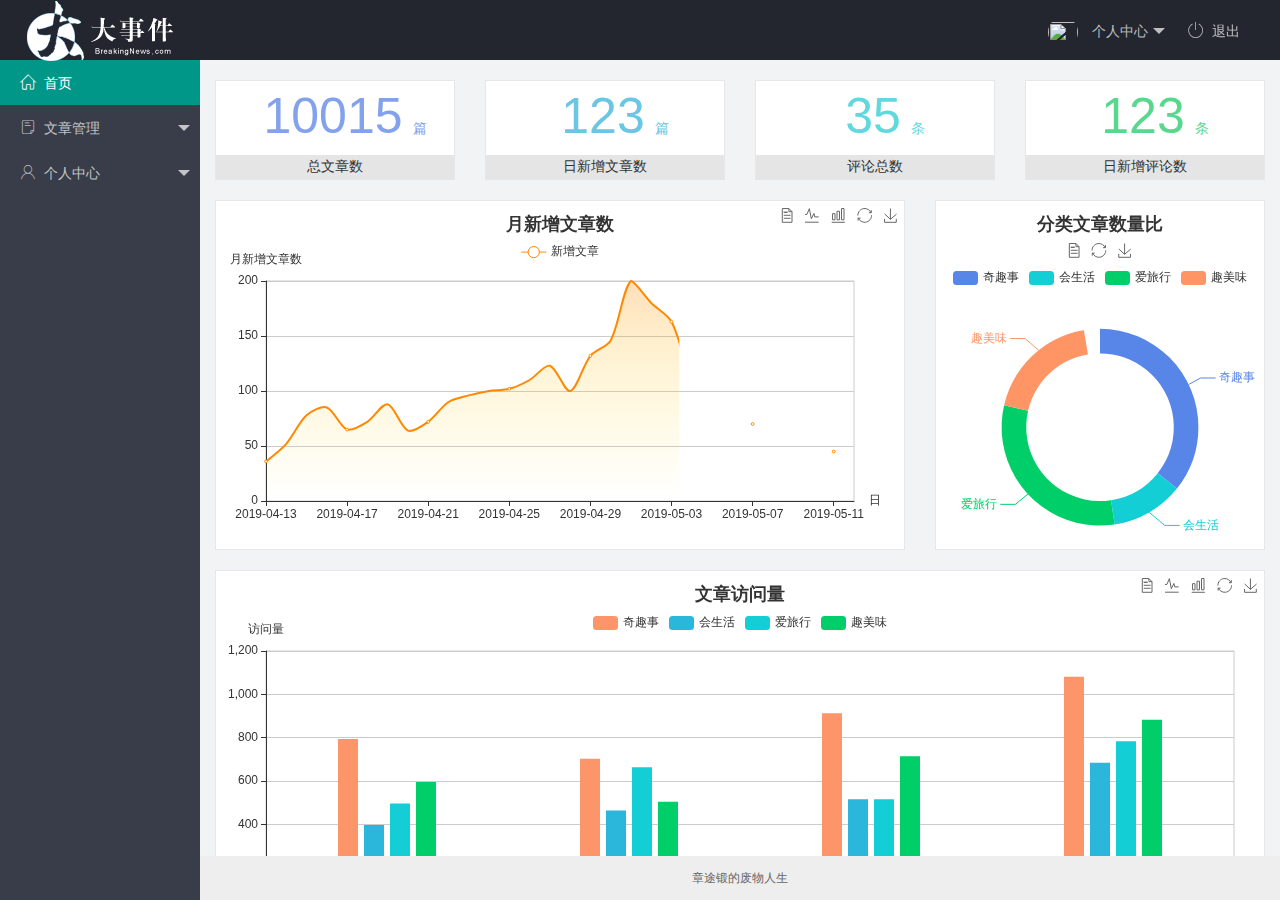
==== commit 16d7d2fa: "第二题提交" ====
--- a/index.html
+++ b/index.html
@@ -4,7 +4,9 @@
     <meta charset="UTF-8" />
     <meta name="viewport" content="width=device-width, initial-scale=1.0" />
     <title>Document</title>
-    <link rel="stylesheet" href="/assets/lib/layui/css/layui.css">
+    <link rel="stylesheet" href="/assets/lib/layui/css/layui.css" />
+    <link rel="stylesheet" href="/assets/fonts/iconfont.css" />
+    <link rel="stylesheet" href="/assets/css/index.css" />
   </head>
   <body class="layui-layout-body">
     <div class="layui-layout layui-layout-admin">
@@ -25,59 +27,77 @@
               <dd><a href="">重置密码</a></dd>
             </dl>
           </li>
-          <li class="layui-nav-item"><a href="">退出</a></li>
+          <li class="layui-nav-item">
+            <a href=""><span class="iconfont icon-tuichu"></span>退出</a>
+          </li>
         </ul>
       </div>
 
       <div class="layui-side layui-bg-black">
         <div class="layui-side layui-bg-black">
-            <div class="layui-side-scroll">
-              <!-- 左侧导航区域（可配合layui已有的垂直导航） -->
-              <ul class="layui-nav layui-nav-tree">
-                <li class="layui-nav-item">
-                  <a href="/">首页</a>
-                </li>
-                <li class="layui-nav-item">
-                  <a class="" href="javascript:;">文章管理</a>
-                  <dl class="layui-nav-child">
-                    <dd>
-                      <a href="javascript:;">文章类别</a>
-                    </dd>
-                    <dd>
-                      <a href="javascript:;">文章列表</a>
-                    </dd>
-                    <dd>
-                      <a href="javascript:;">发布文章</a>
-                    </dd>
-                  </dl>
-                </li>
-                <li class="layui-nav-item">
-                  <a href="javascript:;">个人中心</a>
-                  <dl class="layui-nav-child">
-                    <dd>
-                      <a href="javascript:;">基本资料</a>
-                    </dd>
-                    <dd>
-                      <a href="javascript:;">更换头像</a>
-                    </dd>
-                    <dd>
-                      <a href="javascript:;">重置密码</a>
-                    </dd>
-                  </dl>
-                </li>
-              </ul>
-            </div>
-    </div>
+          <div class="layui-side-scroll">
+            <!-- 左侧导航区域（可配合layui已有的垂直导航） -->
+            <ul class="layui-nav layui-nav-tree" lay-shrink="all">
+              <li class="layui-nav-item layui-this">
+                <a href="/home/dashboard.html" target="fm"><span class="iconfont icon-home"></span>首页</a>
+              </li>
+              <li class="layui-nav-item">
+                <a class="" href="javascript:;"
+                  ><span class="iconfont icon-16"></span>文章管理</a
+                >
+                <dl class="layui-nav-child">
+                  <dd>
+                    <a href="javascript:;"
+                      ><i class="layui-icon layui-icon-fire"></i> 文章类别</a
+                    >
+                  </dd>
+                  <dd>
+                    <a href="javascript:;"
+                      ><i class="layui-icon layui-icon-fire"></i>文章列表</a
+                    >
+                  </dd>
+                  <dd>
+                    <a href="javascript:;"
+                      ><i class="layui-icon layui-icon-fire"></i>发布文章</a
+                    >
+                  </dd>
+                </dl>
+              </li>
+              <li class="layui-nav-item">
+                <a href="javascript:;"
+                  ><span class="iconfont icon-user"></span>个人中心</a
+                >
+                <dl class="layui-nav-child">
+                  <dd>
+                    <a href="javascript:;"
+                      ><i class="layui-icon layui-icon-fire"></i>基本资料</a
+                    >
+                  </dd>
+                  <dd>
+                    <a href="javascript:;"
+                      ><i class="layui-icon layui-icon-fire"></i>更换头像</a
+                    >
+                  </dd>
+                  <dd>
+                    <a href="javascript:;"
+                      ><i class="layui-icon layui-icon-fire"></i>重置密码</a
+                    >
+                  </dd>
+                </dl>
+              </li>
+            </ul>
+          </div>
+        </div>
       </div>
 
       <div class="layui-body">
         <!-- 内容主体区域 -->
-        <div style="padding: 15px">内容主体区域</div>
+        <iframe name="fm" src="/home/dashboard.html" frameborder="0"></iframe>
       </div>
 
       <div class="layui-footer">
         <!-- 底部固定区域 -->
-        © layui.com - 底部固定区域1
+        章途锻的废物人生
       </div>
     </div>
     <!-- 导入 layui 的JS文件 -->
--- a/assets/fonts/iconfont.css
+++ b/assets/fonts/iconfont.css
@@ -0,0 +1,37 @@
+@font-face {font-family: "iconfont";
+  src: url('iconfont.eot?t=1576139966484'); /* IE9 */
+  src: url('iconfont.eot?t=1576139966484#iefix') format('embedded-opentype'), /* IE6-IE8 */
+  url('[data-uri]') format('woff2'),
+  url('iconfont.woff?t=1576139966484') format('woff'),
+  url('iconfont.ttf?t=1576139966484') format('truetype'), /* chrome, firefox, opera, Safari, Android, iOS 4.2+ */
+  url('iconfont.svg?t=1576139966484#iconfont') format('svg'); /* iOS 4.1- */
+}
+
+.iconfont {
+  font-family: "iconfont" !important;
+  font-size: 16px;
+  font-style: normal;
+  -webkit-font-smoothing: antialiased;
+  -moz-osx-font-smoothing: grayscale;
+}
+
+.icon-home:before {
+  content: "\e6a9";
+}
+
+.icon-user:before {
+  content: "\e614";
+}
+
+.icon-pinglun:before {
+  content: "\e616";
+}
+
+.icon-tuichu:before {
+  content: "\e865";
+}
+
+.icon-16:before {
+  content: "\e615";
+}
+
--- a/assets/css/index.css
+++ b/assets/css/index.css
@@ -0,0 +1,23 @@
+.layui-footer{
+    font-size: 12px;
+    text-align: center;
+    color: #666;
+}
+  .iconfont {
+    margin-right: 8px;
+  }
+  
+  .layui-icon {
+    margin-right: 8px;
+    margin-left: 20px;
+  }
+  iframe{
+    width: 100%;
+    height: 100%;
+  }
+  .layui-body{
+    overflow: hidden;
+  }
+  a {
+    transform: none !important;
+  }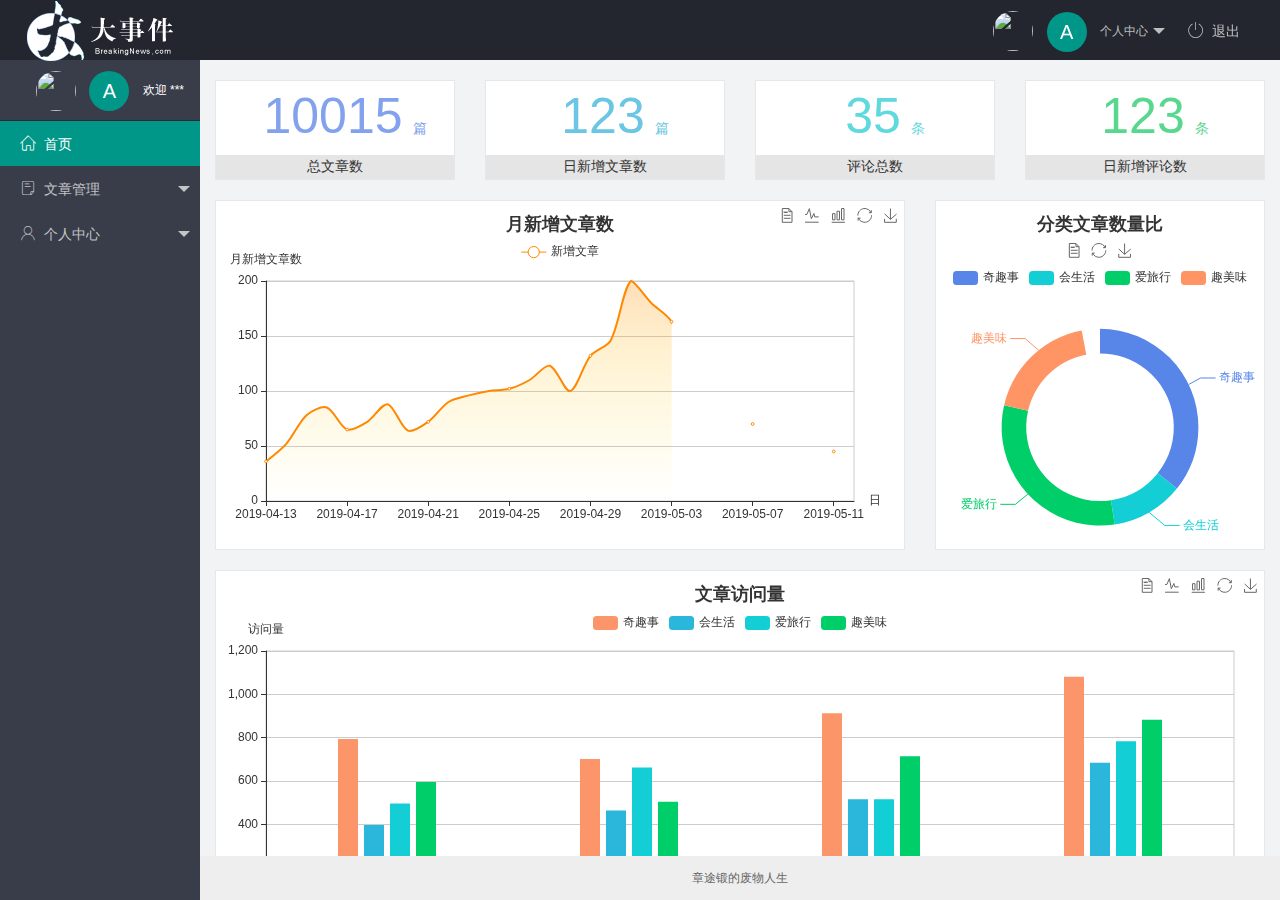
==== commit efd4c6d8: "第三题提交" ====
--- a/index.html
+++ b/index.html
@@ -17,10 +17,11 @@
         <!-- 头部区域（可配合layui已有的水平导航） -->
         <ul class="layui-nav layui-layout-right">
           <li class="layui-nav-item">
-            <a href="javascript:;">
-              <img src="http://t.cn/RCzsdCq" class="layui-nav-img" />
-              个人中心
-            </a>
+            <a href="javascript:;" class="userinfo">
+                <img src="http://t.cn/RCzsdCq" class="layui-nav-img" />
+                <span class="text-avatar">A</span>
+                个人中心
+              </a>
             <dl class="layui-nav-child">
               <dd><a href="">基本资料</a></dd>
               <dd><a href="">更换头像</a></dd>
@@ -36,6 +37,11 @@
       <div class="layui-side layui-bg-black">
         <div class="layui-side layui-bg-black">
           <div class="layui-side-scroll">
+            <div class="userinfo">
+                <img src="http://t.cn/RCzsdCq" class="layui-nav-img" />
+                <span class="text-avatar">A</span>
+                <span id="welcome">欢迎 ***</span>
+            </div>
             <!-- 左侧导航区域（可配合layui已有的垂直导航） -->
             <ul class="layui-nav layui-nav-tree" lay-shrink="all">
               <li class="layui-nav-item layui-this">
--- a/assets/css/index.css
+++ b/assets/css/index.css
@@ -20,4 +20,35 @@
   }
   a {
     transform: none !important;
+  }
+  .userinfo {
+    height: 60px;
+    line-height: 60px;
+    text-align: center;
+    font-size: 12px;
+    user-select: none;
+  }
+  
+  .layui-side-scroll .userinfo {
+    border-bottom: 1px solid #282b33;
+  }
+  
+  .layui-nav-img {
+    width: 40px;
+    height: 40px;
+  }
+  
+  .text-avatar {
+    display: inline-block;
+    width: 40px;
+    height: 40px;
+    background-color: #009688;
+    border-radius: 50%;
+    line-height: 40px;
+    text-align: center;
+    font-size: 20px;
+    color: #fff;
+    position: relative;
+    top: 4px;
+    margin-right: 10px;
   }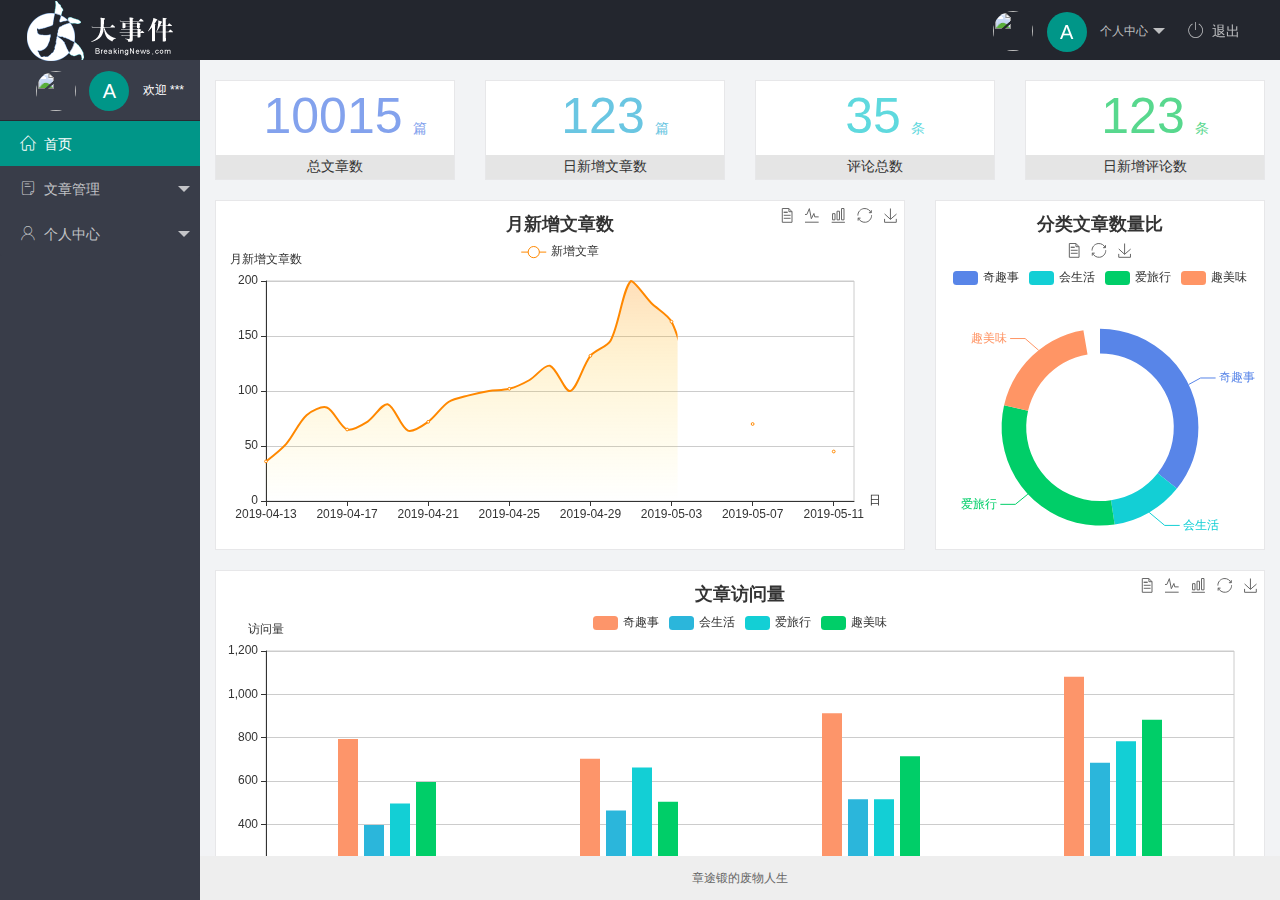
==== commit d54d187e: "第二次提交" ====
--- a/index.html
+++ b/index.html
@@ -29,7 +29,7 @@
             </dl>
           </li>
           <li class="layui-nav-item">
-            <a href=""><span class="iconfont icon-tuichu"></span>退出</a>
+            <a href="javascript:;" id="tuichu"><span class="iconfont icon-tuichu"></span>退出</a>
           </li>
         </ul>
       </div>
@@ -108,5 +108,8 @@
     </div>
     <!-- 导入 layui 的JS文件 -->
     <script src="/assets/lib/layui/layui.all.js"></script>
+    <script src="/assets/lib/jquery.js"></script>
+    <script src="/assets/js/base.js"></script>
+    <script src="/assets/js/index.js"></script>
   </body>
 </html>
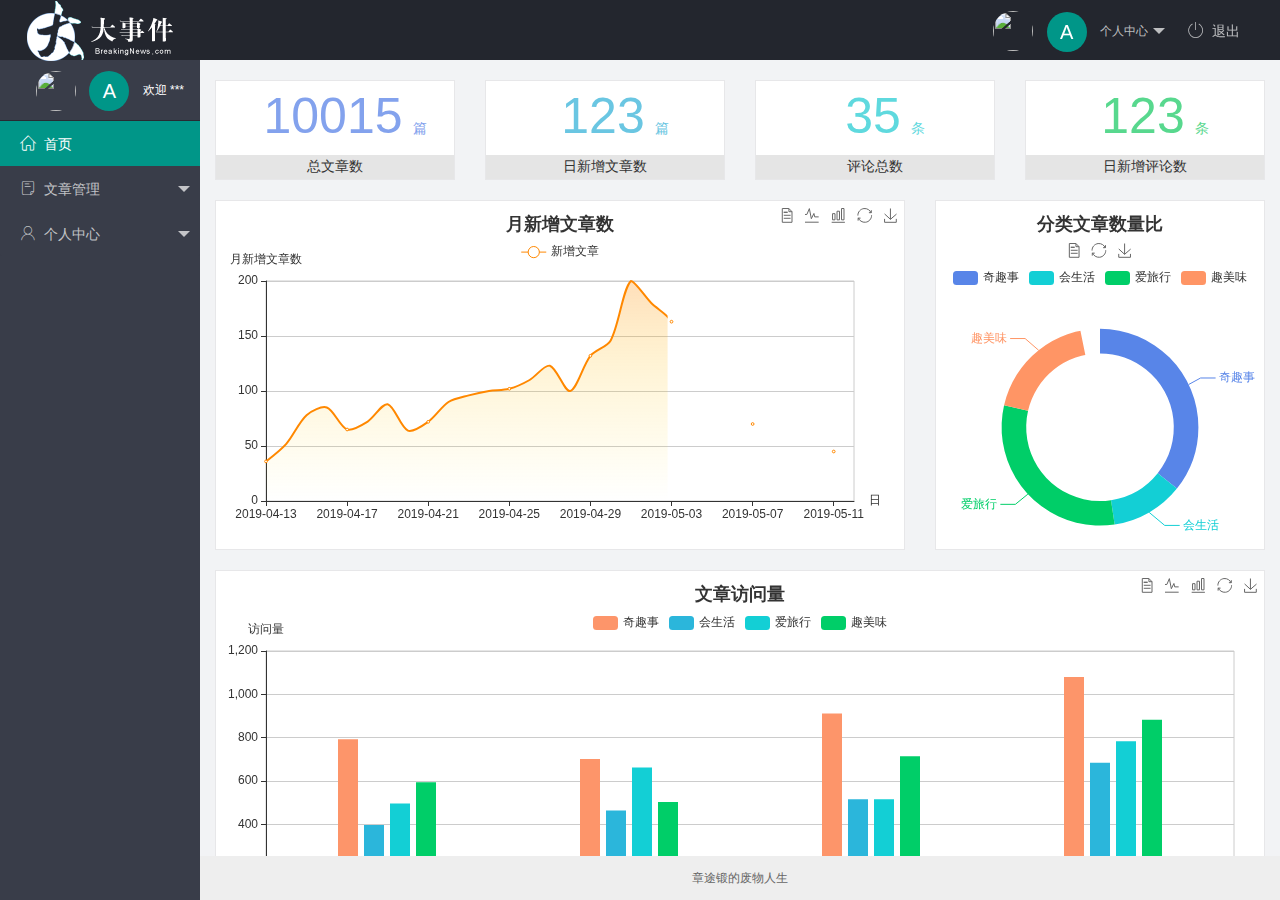
==== commit b5fcc412: "第三次修改" ====
--- a/index.html
+++ b/index.html
@@ -18,18 +18,20 @@
         <ul class="layui-nav layui-layout-right">
           <li class="layui-nav-item">
             <a href="javascript:;" class="userinfo">
-                <img src="http://t.cn/RCzsdCq" class="layui-nav-img" />
-                <span class="text-avatar">A</span>
-                个人中心
-              </a>
+              <img src="http://t.cn/RCzsdCq" class="layui-nav-img" />
+              <span class="text-avatar">A</span>
+              个人中心
+            </a>
             <dl class="layui-nav-child">
-              <dd><a href="">基本资料</a></dd>
-              <dd><a href="">更换头像</a></dd>
-              <dd><a href="">重置密码</a></dd>
+              <dd><a href="/user/user.html" target="fm">基本资料</a></dd>
+              <dd><a href="/user/user_avatar.html" target="fm">更换头像</a></dd>
+              <dd><a href="/user/user_pwd.html" target="fm">重置密码</a></dd>
             </dl>
           </li>
           <li class="layui-nav-item">
-            <a href="javascript:;" id="tuichu"><span class="iconfont icon-tuichu"></span>退出</a>
+            <a href="javascript:;" id="tuichu"
+              ><span class="iconfont icon-tuichu"></span>退出</a
+            >
           </li>
         </ul>
       </div>
@@ -38,14 +40,16 @@
         <div class="layui-side layui-bg-black">
           <div class="layui-side-scroll">
             <div class="userinfo">
-                <img src="http://t.cn/RCzsdCq" class="layui-nav-img" />
-                <span class="text-avatar">A</span>
-                <span id="welcome">欢迎 ***</span>
+              <img src="http://t.cn/RCzsdCq" class="layui-nav-img" />
+              <span class="text-avatar">A</span>
+              <span id="welcome">欢迎 ***</span>
             </div>
             <!-- 左侧导航区域（可配合layui已有的垂直导航） -->
             <ul class="layui-nav layui-nav-tree" lay-shrink="all">
               <li class="layui-nav-item layui-this">
-                <a href="/home/dashboard.html" target="fm"><span class="iconfont icon-home"></span>首页</a>
+                <a href="/index.html"
+                  ><span class="iconfont icon-home"></span>首页</a
+                >
               </li>
               <li class="layui-nav-item">
                 <a class="" href="javascript:;"
@@ -75,17 +79,15 @@
                 >
                 <dl class="layui-nav-child">
                   <dd>
-                    <a href="javascript:;"
+                    <a href="/user/user.html" target="fm"
                       ><i class="layui-icon layui-icon-fire"></i>基本资料</a
                     >
                   </dd>
                   <dd>
-                    <a href="javascript:;"
-                      ><i class="layui-icon layui-icon-fire"></i>更换头像</a
-                    >
+                    <a href="/user/user_avatar.html" target="fm"><i class="layui-icon layui-icon-app"></i>更换头像</a>
                   </dd>
                   <dd>
-                    <a href="javascript:;"
+                    <a href="/user/user_pwd.html" target="fm"
                       ><i class="layui-icon layui-icon-fire"></i>重置密码</a
                     >
                   </dd>
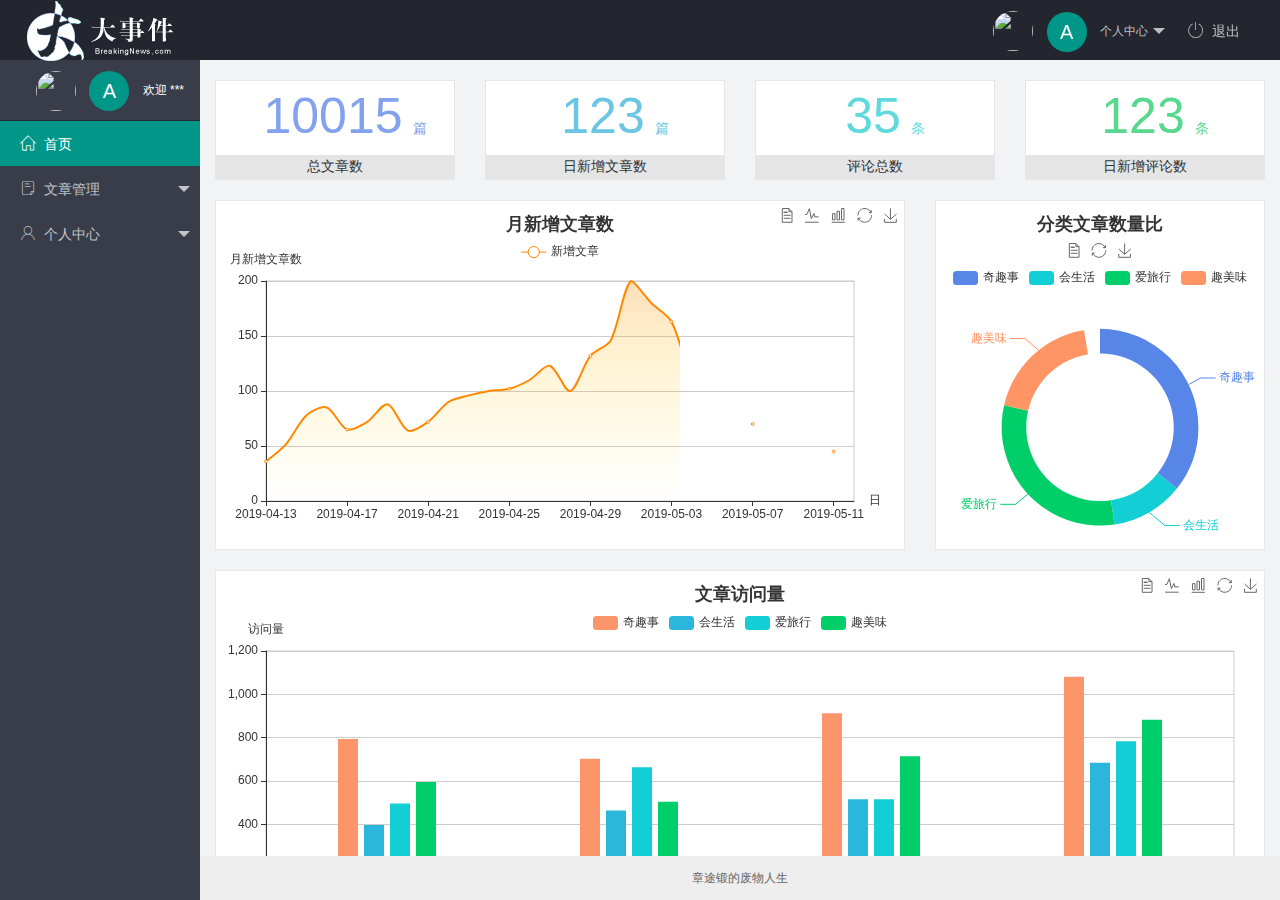
==== commit 19460333: "完成" ====
--- a/index.html
+++ b/index.html
@@ -57,17 +57,15 @@
                 >
                 <dl class="layui-nav-child">
                   <dd>
-                    <a href="javascript:;"
-                      ><i class="layui-icon layui-icon-fire"></i> 文章类别</a
-                    >
+                    <a href="/article/article.html" target="fm"><i class="layui-icon layui-icon-app"></i>文章类别</a>
                   </dd>
                   <dd>
-                    <a href="javascript:;"
+                    <a href="/article/article.list.html" target="fm"
                       ><i class="layui-icon layui-icon-fire"></i>文章列表</a
                     >
                   </dd>
                   <dd>
-                    <a href="javascript:;"
+                    <a href="/article/art_pub.html" target="fm"
                       ><i class="layui-icon layui-icon-fire"></i>发布文章</a
                     >
                   </dd>
